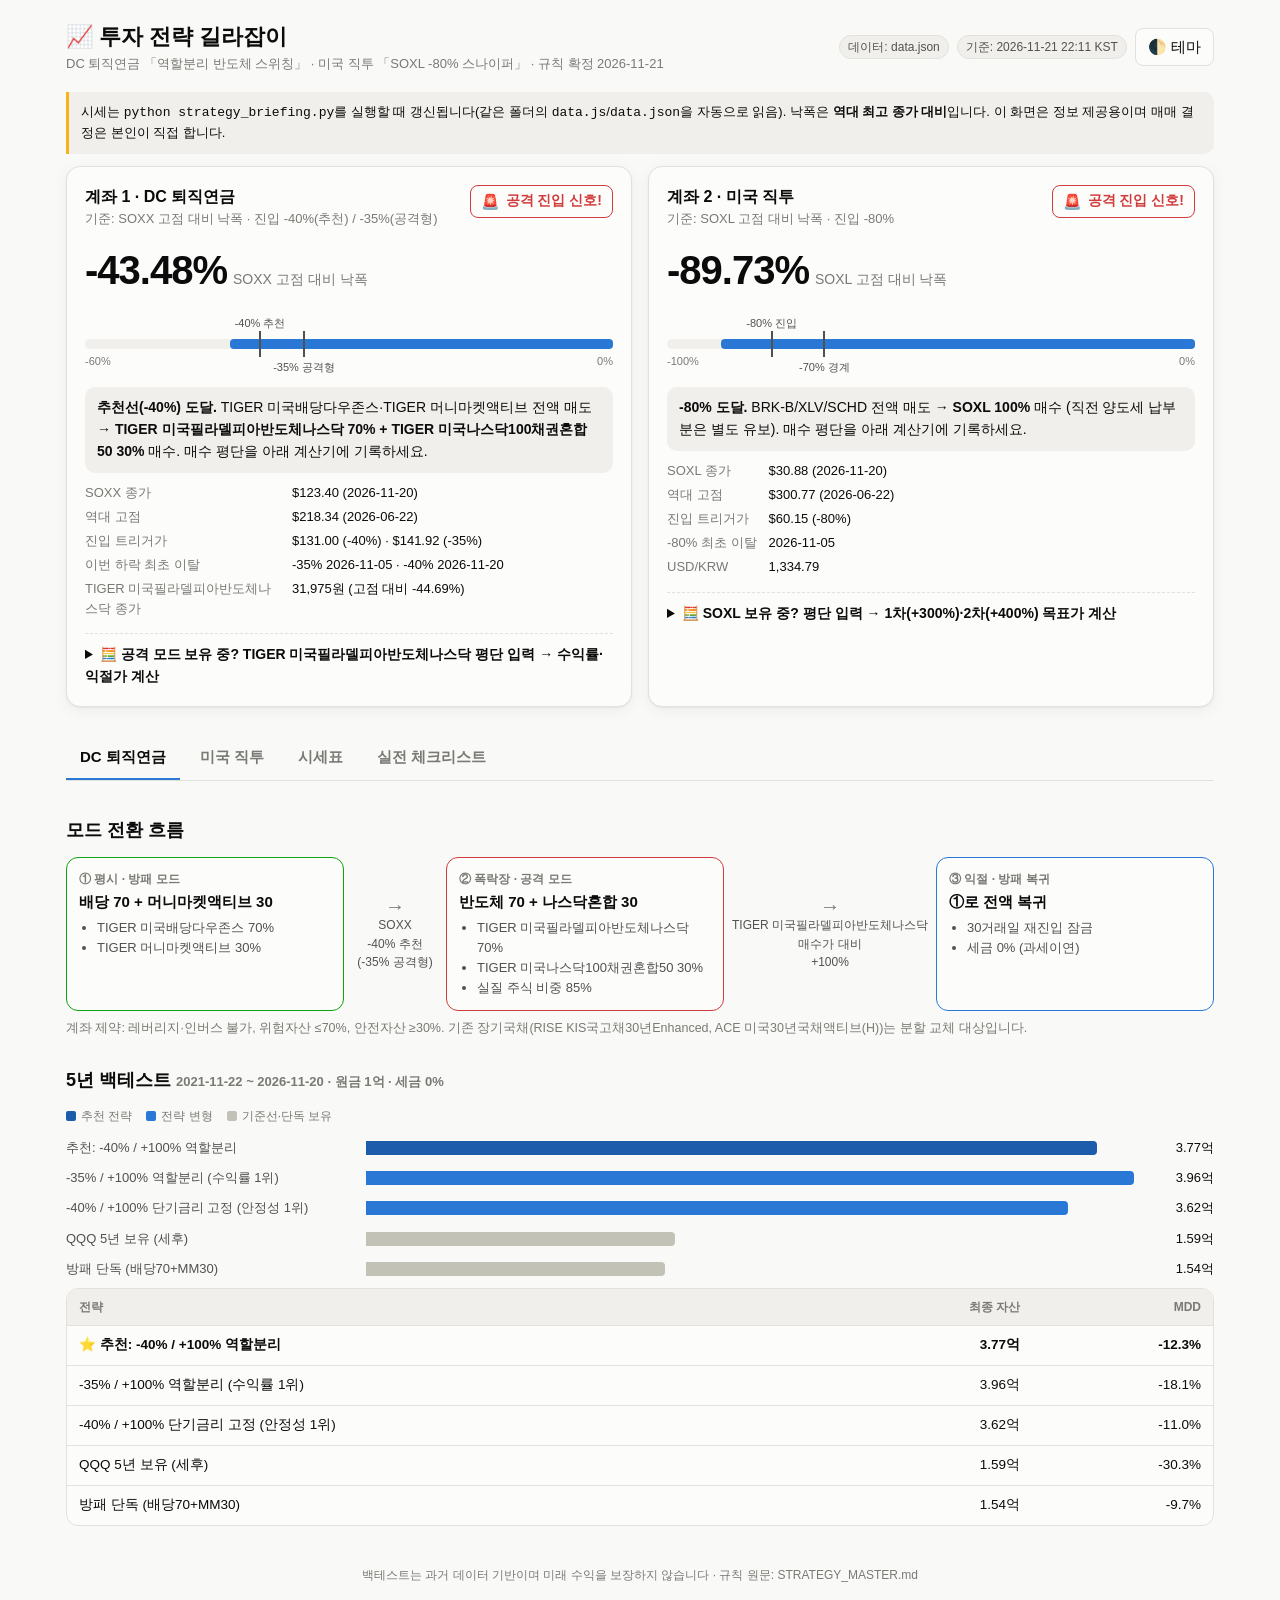
==== strategy/index.html @ f97afafb "style: 전략 길라잡이 긴 상품명 라벨이 값과 겹치지 않게 KV 폭 조정" ====
<!DOCTYPE html>
<html lang="ko" data-theme="dark">
<head>
<meta charset="UTF-8">
<meta name="viewport" content="width=device-width, initial-scale=1">
<title>투자 전략 길라잡이 — DC 퇴직연금 · 미국 직투</title>
<style>
:root{
  --bg:#f9f9f7; --surface:#fcfcfb; --surface-2:#f0efec; --border:#e2e1dc;
  --ink:#0b0b0b; --ink-2:#52514e; --ink-3:#7a7974;
  --series:#2a78d6; --series-strong:#1c5cab; --muted-bar:#c3c2b7;
  --good:#0ca30c; --warning:#fab219; --serious:#ec835a; --critical:#d03b3b;
  --shadow:0 1px 2px rgba(0,0,0,.05),0 4px 16px rgba(0,0,0,.05);
}
[data-theme="dark"]{
  --bg:#0d0d0d; --surface:#1a1a19; --surface-2:#262624; --border:#383835;
  --ink:#f0efec; --ink-2:#c3c2b7; --ink-3:#8f8e87;
  --series:#3987e5; --series-strong:#86b6ef; --muted-bar:#52514e;
  --shadow:none;
}
*{box-sizing:border-box}
body{margin:0;background:var(--bg);color:var(--ink);font:15px/1.55 -apple-system,BlinkMacSystemFont,"Pretendard","Apple SD Gothic Neo","Malgun Gothic",sans-serif}
.wrap{max-width:1180px;margin:0 auto;padding:20px 16px 60px}
header{display:flex;flex-wrap:wrap;gap:12px;align-items:center;justify-content:space-between;margin-bottom:18px}
h1{font-size:22px;margin:0}
h2{font-size:18px;margin:28px 0 12px}
h3{font-size:15px;margin:18px 0 8px;color:var(--ink-2)}
.meta{color:var(--ink-3);font-size:13px}
.badge{display:inline-block;padding:2px 8px;border-radius:999px;font-size:12px;background:var(--surface-2);color:var(--ink-2);border:1px solid var(--border)}
button,.btn{font:inherit;cursor:pointer;border:1px solid var(--border);background:var(--surface);color:var(--ink);border-radius:8px;padding:6px 12px}
button:hover{border-color:var(--series)}
.grid2{display:grid;grid-template-columns:repeat(auto-fit,minmax(min(340px,100%),1fr));gap:16px}
.grid2>*{min-width:0}
.kv dd{overflow-wrap:anywhere}
.card{background:var(--surface);border:1px solid var(--border);border-radius:14px;padding:18px;box-shadow:var(--shadow)}
.card-h{display:flex;justify-content:space-between;align-items:flex-start;gap:8px}
.card-title{font-weight:700;font-size:16px}
.sub{color:var(--ink-3);font-size:13px}
.status{white-space:nowrap;flex-shrink:0;display:inline-flex;align-items:center;gap:6px;font-weight:700;padding:4px 10px;border-radius:8px;font-size:14px;border:1.5px solid}
.status .ic{font-size:15px}
.st-shield{color:var(--good);border-color:var(--good)}
.st-watch{color:var(--warning);border-color:var(--warning)}
.st-attack{color:var(--critical);border-color:var(--critical)}
.st-tp{color:var(--series);border-color:var(--series)}
.hero{font-size:40px;font-weight:800;letter-spacing:-1px;margin:10px 0 0;font-variant-numeric:tabular-nums}
.hero small{font-size:14px;font-weight:500;color:var(--ink-3);letter-spacing:0;margin-left:6px}
/* drawdown gauge */
.gauge{position:relative;height:34px;margin:26px 0 26px}
.gauge .track{position:absolute;top:12px;left:0;right:0;height:10px;border-radius:5px;background:var(--surface-2)}
.gauge .fill{position:absolute;top:12px;right:0;height:10px;border-radius:4px;background:var(--series)}
.gauge .tick{position:absolute;top:4px;width:2px;height:26px;background:var(--ink-2)}
.gauge .tick span{position:absolute;top:28px;left:50%;transform:translateX(-50%);font-size:11px;color:var(--ink-2);white-space:nowrap}
.gauge .tick.up span{top:-16px}
.gauge .axis{position:absolute;top:26px;font-size:11px;color:var(--ink-3)}
.action{background:var(--surface-2);border-radius:10px;padding:10px 12px;font-size:14px;margin-top:6px}
.kv{display:grid;grid-template-columns:auto 1fr;gap:4px 12px;font-size:13px;margin-top:10px}
.kv dt{color:var(--ink-3);max-width:15em;overflow-wrap:anywhere} .kv dd{margin:0;font-variant-numeric:tabular-nums}
details.calc{margin-top:14px;border-top:1px dashed var(--border);padding-top:10px}
details.calc summary{cursor:pointer;font-weight:600;font-size:14px}
.form{display:grid;grid-template-columns:repeat(auto-fit,minmax(140px,1fr));gap:10px;margin-top:10px}
.form label{font-size:12px;color:var(--ink-3);display:flex;flex-direction:column;gap:4px}
input[type=number]{font:inherit;padding:7px 9px;border-radius:8px;border:1px solid var(--border);background:var(--bg);color:var(--ink);width:100%}
.calc-out{margin-top:10px;display:grid;grid-template-columns:repeat(auto-fit,minmax(130px,1fr));gap:8px}
.mini{background:var(--surface-2);border-radius:10px;padding:8px 10px}
.mini .l{font-size:11px;color:var(--ink-3)} .mini .v{font-weight:700;font-variant-numeric:tabular-nums}
.pos{color:var(--good)} .neg{color:var(--critical)}
/* tabs */
.tabs{display:flex;gap:6px;flex-wrap:wrap;margin:28px 0 0;border-bottom:1px solid var(--border)}
.tab{border:none;border-bottom:2px solid transparent;border-radius:0;background:none;padding:10px 14px;color:var(--ink-3);font-weight:600}
.tab.active{color:var(--ink);border-bottom-color:var(--series)}
.panel{display:none;padding-top:8px} .panel.active{display:block}
/* flow */
.flow{display:flex;flex-wrap:wrap;align-items:stretch;gap:8px;margin:8px 0}
.node{flex:1 1 170px;background:var(--surface);border:1.5px solid var(--border);border-radius:12px;padding:12px}
.node.shield{border-color:var(--good)} .node.attack{border-color:var(--critical)} .node.tp{border-color:var(--series)}
.node .nt{font-size:12px;color:var(--ink-3);font-weight:600}
.node .nb{font-weight:700;margin:2px 0}
.node ul{margin:4px 0 0;padding-left:18px;font-size:13px;color:var(--ink-2)}
.arrow{display:flex;flex-direction:column;align-items:center;justify-content:center;min-width:86px;font-size:12px;color:var(--ink-2);text-align:center}
.arrow.wide{min-width:150px}
.arrow b{font-size:20px;color:var(--ink-3);line-height:1}
@media (max-width:720px){.flow{flex-direction:column}.arrow{min-width:0;flex-direction:row;gap:8px}.arrow b{transform:rotate(90deg)}}
/* tables */
.tbl-wrap{overflow-x:auto;border:1px solid var(--border);border-radius:12px;background:var(--surface)}
table{border-collapse:collapse;width:100%;font-size:13.5px}
th,td{padding:9px 12px;text-align:left;border-bottom:1px solid var(--border);white-space:nowrap}
th{color:var(--ink-3);font-weight:600;font-size:12px;background:var(--surface-2)}
td.num,th.num{text-align:right;font-variant-numeric:tabular-nums}
td.prod{white-space:normal;min-width:150px;max-width:240px;line-height:1.35}
td.tk{color:var(--ink-3);font-size:12px}
tr.hl td{font-weight:700}
tr:last-child td{border-bottom:none}
/* bar chart (single series) */
.bars{margin:6px 0 4px}
.bar-row{display:grid;grid-template-columns:minmax(120px,290px) 1fr 70px;align-items:center;gap:10px;padding:5px 0;position:relative}
.bar-row .lbl{font-size:13px;color:var(--ink-2);overflow:hidden;text-overflow:ellipsis;white-space:nowrap}
.bar-row .barbox{height:14px;position:relative}
.bar-row .bar{height:14px;border-radius:0 4px 4px 0;background:var(--series)}
.bar-row .bar.ref{background:var(--muted-bar)}
.bar-row .bar.best{background:var(--series-strong)}
.bar-row .val{font-size:13px;text-align:right;font-variant-numeric:tabular-nums;color:var(--ink)}
.bar-row:hover .bar{filter:brightness(1.15)}
.legend{display:flex;gap:14px;font-size:12px;color:var(--ink-3);margin:2px 0 8px}
.legend i{display:inline-block;width:10px;height:10px;border-radius:2px;margin-right:5px;vertical-align:-1px}
#tip{position:fixed;pointer-events:none;background:var(--surface);color:var(--ink);border:1px solid var(--border);border-radius:8px;padding:6px 9px;font-size:12px;box-shadow:0 4px 18px rgba(0,0,0,.18);display:none;z-index:9;max-width:280px}
/* checklist */
.ck-group{margin-bottom:14px}
.ck-group h3{display:flex;justify-content:space-between}
.ck{display:flex;gap:10px;align-items:flex-start;padding:7px 4px;border-bottom:1px dashed var(--border);font-size:14px}
.ck input{margin-top:4px;width:16px;height:16px;accent-color:var(--series)}
.ck.done span{color:var(--ink-3);text-decoration:line-through}
.note{font-size:12.5px;color:var(--ink-3);margin-top:8px}
.warnbox{border-left:3px solid var(--warning);background:var(--surface-2);padding:10px 12px;border-radius:0 10px 10px 0;font-size:13px;margin:12px 0}
footer{margin-top:40px;color:var(--ink-3);font-size:12px;text-align:center}
</style>
</head>
<body>
<div class="wrap">
  <header>
    <div>
      <h1>📈 투자 전략 길라잡이</h1>
      <div class="meta">DC 퇴직연금 「역할분리 반도체 스위칭」 · 미국 직투 「SOXL -80% 스나이퍼」 · 규칙 확정 2026-11-21</div>
    </div>
    <div style="display:flex;gap:8px;align-items:center;flex-wrap:wrap">
      <span class="badge" id="srcBadge">데이터: —</span>
      <span class="badge" id="asof">기준: —</span>
      <button id="themeBtn" aria-label="테마 전환">🌓 테마</button>
    </div>
  </header>

  <div class="warnbox">시세는 <code>python strategy_briefing.py</code>를 실행할 때 갱신됩니다(같은 폴더의 <code>data.js</code>/<code>data.json</code>을 자동으로 읽음). 낙폭은 <b>역대 최고 종가 대비</b>입니다. 이 화면은 정보 제공용이며 매매 결정은 본인이 직접 합니다.</div>

  <!-- ───── 요약 카드 ───── -->
  <div class="grid2">
    <section class="card" id="cardDC">
      <div class="card-h">
        <div><div class="card-title">계좌 1 · DC 퇴직연금</div><div class="sub">기준: SOXX 고점 대비 낙폭 · 진입 -40%(추천) / -35%(공격형)</div></div>
        <span class="status" id="dcStatus">—</span>
      </div>
      <div class="hero" id="dcDD">—<small>SOXX 낙폭</small></div>
      <div class="gauge" id="dcGauge"></div>
      <div class="action" id="dcAction">—</div>
      <dl class="kv" id="dcKV"></dl>
      <details class="calc" id="dcCalc">
        <summary>🧮 공격 모드 보유 중? TIGER 미국필라델피아반도체나스닥 평단 입력 → 수익률·익절가 계산</summary>
        <div class="form">
          <label>TIGER 미국필라델피아반도체나스닥 평단(원)<input type="number" id="dcEntry" min="0" step="5" placeholder="예: 31975"></label>
          <label>TIGER 미국필라델피아반도체나스닥 현재가(원)<input type="number" id="dcCur" min="0" step="5"></label>
          <label>DC 평가금액(원, 선택)<input type="number" id="dcAmt" min="0" step="10000" placeholder="예: 100000000"></label>
        </div>
        <div class="calc-out" id="dcOut"></div>
        <div class="note">평단을 입력하면 위 상태 카드가 「익절 대기 / 익절 실행」으로 바뀝니다. 입력값은 이 브라우저에만 저장됩니다. 비우면 방패 모드로 돌아갑니다.</div>
      </details>
    </section>

    <section class="card" id="cardUS">
      <div class="card-h">
        <div><div class="card-title">계좌 2 · 미국 직투</div><div class="sub">기준: SOXL 고점 대비 낙폭 · 진입 -80%</div></div>
        <span class="status" id="usStatus">—</span>
      </div>
      <div class="hero" id="usDD">—<small>SOXL 낙폭</small></div>
      <div class="gauge" id="usGauge"></div>
      <div class="action" id="usAction">—</div>
      <dl class="kv" id="usKV"></dl>
      <details class="calc" id="usCalc">
        <summary>🧮 SOXL 보유 중? 평단 입력 → 1차(+300%)·2차(+400%) 목표가 계산</summary>
        <div class="form">
          <label>SOXL 평단($)<input type="number" id="usEntry" min="0" step="0.01" placeholder="예: 30.88"></label>
          <label>SOXL 현재가($)<input type="number" id="usCur" min="0" step="0.01"></label>
          <label>보유 수량(주, 선택)<input type="number" id="usQty" min="0" step="1"></label>
          <label style="flex-direction:row;align-items:center;gap:6px;margin-top:18px"><input type="checkbox" id="usStage"> 1차(70%) 익절 완료</label>
        </div>
        <div class="calc-out" id="usOut"></div>
        <div class="note">수량을 넣으면 1차 매도 수량(70%)과 1/3씩 재매수 금액을 계산합니다. 양도세 22%(연 250만원 공제)는 별도 유보하세요.</div>
      </details>
    </section>
  </div>

  <!-- ───── 탭 ───── -->
  <nav class="tabs" role="tablist">
    <button class="tab active" data-tab="dc">DC 퇴직연금</button>
    <button class="tab" data-tab="us">미국 직투</button>
    <button class="tab" data-tab="px">시세표</button>
    <button class="tab" data-tab="ck">실전 체크리스트</button>
  </nav>

  <!-- DC -->
  <section class="panel active" id="p-dc">
    <h2>모드 전환 흐름</h2>
    <div class="flow">
      <div class="node shield"><div class="nt">① 평시 · 방패 모드</div><div class="nb">배당 70 + 머니마켓액티브 30</div>
        <ul><li>TIGER 미국배당다우존스 70%</li><li>TIGER 머니마켓액티브 30%</li></ul></div>
      <div class="arrow"><b>→</b>SOXX<br>-40% 추천<br>(-35% 공격형)</div>
      <div class="node attack"><div class="nt">② 폭락장 · 공격 모드</div><div class="nb">반도체 70 + 나스닥혼합 30</div>
        <ul><li>TIGER 미국필라델피아반도체나스닥 70%</li><li>TIGER 미국나스닥100채권혼합50 30%</li><li>실질 주식 비중 85%</li></ul></div>
      <div class="arrow wide"><b>→</b>TIGER 미국필라델피아반도체나스닥<br>매수가 대비<br>+100%</div>
      <div class="node tp"><div class="nt">③ 익절 · 방패 복귀</div><div class="nb">①로 전액 복귀</div>
        <ul><li>30거래일 재진입 잠금</li><li>세금 0% (과세이연)</li></ul></div>
    </div>
    <div class="note">계좌 제약: 레버리지·인버스 불가, 위험자산 ≤70%, 안전자산 ≥30%. 기존 장기국채(RISE KIS국고채30년Enhanced, ACE 미국30년국채액티브(H))는 분할 교체 대상입니다.</div>

    <h2>5년 백테스트 <span class="sub">2021-11-22 ~ 2026-11-20 · 원금 1억 · 세금 0%</span></h2>
    <div class="legend"><span><i style="background:var(--series-strong)"></i>추천 전략</span><span><i style="background:var(--series)"></i>전략 변형</span><span><i style="background:var(--muted-bar)"></i>기준선·단독 보유</span></div>
    <div class="bars" id="dcBars"></div>
    <div class="tbl-wrap"><table id="dcTable"></table></div>
  </section>

  <!-- US -->
  <section class="panel" id="p-us">
    <h2>매뉴얼 흐름</h2>
    <div class="flow">
      <div class="node shield"><div class="nt">① 평시 · 방패</div><div class="nb">BRK-B · XLV · SCHD 각 1/3</div>
        <ul><li>BRK-B: 무배당이라 배당세 0</li><li>XLV: 경기방어 헬스케어</li><li>SCHD: 배당 성장</li></ul></div>
      <div class="arrow"><b>→</b>SOXL<br>고점 대비<br>-80%</div>
      <div class="node attack"><div class="nt">② 공격</div><div class="nb">SOXL 100%</div>
        <ul><li>방패 3종 전액 매도</li><li>직전 양도세 22% 몫은 현금 유보</li><li>신용·대출 0원</li></ul></div>
      <div class="arrow"><b>→</b>+300%<br>(평단×4)</div>
      <div class="node tp"><div class="nt">③ 1차 익절</div><div class="nb">SOXL 70% 매도</div>
        <ul><li>매도대금 → BRK-B·XLV·SCHD 1/3씩</li></ul></div>
      <div class="arrow"><b>→</b>+400%<br>(평단×5)</div>
      <div class="node tp"><div class="nt">④ 2차 익절</div><div class="nb">잔여 30% 매도</div>
        <ul><li>1/3씩 방패 매수 → ①</li><li>60거래일 재진입 잠금</li></ul></div>
    </div>
    <div class="note">ISA는 해외 ETF 직접 매수가 불가하므로 일반 해외주식 계좌에서 운용합니다. 배당세 15.4%, 해외주식 양도세 22%(연 250만원 기본공제, 다음 해 5월 신고).</div>

    <h2>방패 6종 비교 <span class="sub">2021-01-04 ~ 2026-11-20 · 원금 1.5억 · 세후(청산 기준)</span></h2>
    <div class="legend"><span><i style="background:var(--series-strong)"></i>채택 방패</span><span><i style="background:var(--series)"></i>비교 방패</span><span><i style="background:var(--muted-bar)"></i>기준선</span></div>
    <div class="bars" id="usBars"></div>
    <div class="tbl-wrap"><table id="usTable"></table></div>
    <div class="warnbox">SOXL 공격 구간을 포함한 전략 전체 세후 MDD는 6종 모두 <b>-65.5%</b>입니다. 성과는 SOXL 폭락·반등 사이클에 크게 의존하므로 하락이 길어지면 결과가 크게 달라질 수 있습니다.</div>
  </section>

  <!-- Prices -->
  <section class="panel" id="p-px">
    <h2>종목별 시세 · 고점 대비 낙폭</h2>
    <div class="tbl-wrap"><table id="pxTable"></table></div>
    <div class="note">DD = 종가 / 고점 − 1. 「역대」는 상장 이후 최고 종가(분할 반영, 배당 미반영), 「52주」는 최근 1년 최고 종가 기준입니다.</div>
  </section>

  <!-- Checklist -->
  <section class="panel" id="p-ck">
    <h2>실전 행동 체크리스트 <button id="ckReset" style="font-size:12px;margin-left:8px">전체 초기화</button></h2>
    <div class="grid2">
      <div class="card" id="ckDC"></div>
      <div class="card" id="ckUS"></div>
    </div>
    <div class="note">체크 상태는 이 브라우저(localStorage)에 저장됩니다.</div>
  </section>

  <footer>백테스트는 과거 데이터 기반이며 미래 수익을 보장하지 않습니다 · 규칙 원문: STRATEGY_MASTER.md</footer>
</div>
<div id="tip"></div>

<!-- 최신 시세: strategy_briefing.py가 만든 data.js (file:// 에서도 동작). 없으면 아래 내장 기본값 사용 -->
<script src="data.js" onerror="void 0"></script>
<script>
"use strict";
/* ───────────── 내장 기본값 (2026-11-20 종가 실측치) ───────────── */
const DEFAULT_DATA = {"generated_at":"2026-11-21T22:11:51+09:00","generated_at_kst":"2026-11-21 22:11 KST","rules":{"dc":{"entry_sniper":-40.0,"entry_aggr":-35.0,"take_profit":100.0,"lock_days":30},"us":{"entry":-80.0,"tp1":300.0,"tp1_sell_ratio":0.7,"tp2":400.0,"tp2_sell_ratio":0.3,"lock_days":60}},"tickers":{"SOXX":{"name":"iShares Semiconductor ETF","ccy":"USD","role":"DC 진입 기준 지표","symbol":"SOXX","date":"2026-11-20","close":123.4,"chg_1d_pct":-10.55,"high_52w":218.3367,"high_52w_date":"2026-06-22","ath":218.3367,"ath_date":"2026-06-22","dd_ath_pct":-43.48,"dd_52w_pct":-43.48,"history_start":"2001-07-13","first_cross":{"-30":"2026-11-02","-35":"2026-11-05","-40":"2026-11-20","-70":null,"-80":null}},"SOXL":{"name":"Direxion Semi Bull 3X","ccy":"USD","role":"직투 공격 자산 / 진입 지표","symbol":"SOXL","date":"2026-11-20","close":30.88,"chg_1d_pct":-31.83,"high_52w":300.77,"high_52w_date":"2026-06-22","ath":300.77,"ath_date":"2026-06-22","dd_ath_pct":-89.73,"dd_52w_pct":-89.73,"history_start":"2010-03-11","first_cross":{"-30":"2026-07-02","-35":"2026-07-02","-40":"2026-07-07","-70":"2026-10-22","-80":"2026-11-05"}},"TQQQ":{"name":"ProShares UltraPro QQQ","ccy":"USD","role":"참고 지표","symbol":"TQQQ","date":"2026-11-20","close":41.2,"chg_1d_pct":-15.94,"high_52w":87.22,"high_52w_date":"2026-06-02","ath":87.22,"ath_date":"2026-06-02","dd_ath_pct":-52.76,"dd_52w_pct":-52.76,"history_start":"2010-02-11","first_cross":{"-30":"2026-07-29","-35":"2026-11-05","-40":"2026-11-05","-70":null,"-80":null}},"381180.KS":{"name":"TIGER 미국필라델피아반도체나스닥","ccy":"KRW","role":"DC 공격 위험자산 70%","symbol":"381180.KS","date":"2026-11-20","close":31975.0,"chg_1d_pct":-6.94,"high_52w":57815.0,"high_52w_date":"2026-06-22","ath":57815.0,"ath_date":"2026-06-22","dd_ath_pct":-44.69,"dd_52w_pct":-44.69,"history_start":"2021-04-09","first_cross":{"-30":"2026-07-30","-35":"2026-10-26","-40":"2026-11-06","-70":null,"-80":null}},"458730.KS":{"name":"TIGER 미국배당다우존스","ccy":"KRW","role":"DC 방패 위험자산 70%","symbol":"458730.KS","date":"2026-11-20","close":14505.0,"chg_1d_pct":-0.82,"high_52w":15880.0,"high_52w_date":"2026-06-05","ath":15880.0,"ath_date":"2026-06-05","dd_ath_pct":-8.66,"dd_52w_pct":-8.66,"history_start":"2023-06-20","first_cross":{"-30":null,"-35":null,"-40":null,"-70":null,"-80":null}},"435420.KS":{"name":"TIGER 미국나스닥100채권혼합50","ccy":"KRW","role":"DC 공격 안전자산 30%","symbol":"435420.KS","date":"2026-11-20","close":13210.0,"chg_1d_pct":-1.71,"high_52w":15090.0,"high_52w_date":"2026-07-01","ath":15090.0,"ath_date":"2026-07-01","dd_ath_pct":-12.46,"dd_52w_pct":-12.46,"history_start":"2022-07-06","first_cross":{"-30":null,"-35":null,"-40":null,"-70":null,"-80":null}},"BRK-B":{"name":"Berkshire Hathaway B","ccy":"USD","role":"직투 방패 1/3","symbol":"BRK-B","date":"2026-11-20","close":570.0,"chg_1d_pct":-0.36,"high_52w":592.94,"high_52w_date":"2026-11-13","ath":592.94,"ath_date":"2026-11-13","dd_ath_pct":-3.87,"dd_52w_pct":-3.87,"history_start":"1996-05-09","first_cross":{"-30":null,"-35":null,"-40":null,"-70":null,"-80":null}},"XLV":{"name":"Health Care Select SPDR","ccy":"USD","role":"직투 방패 1/3","symbol":"XLV","date":"2026-11-20","close":177.24,"chg_1d_pct":-0.12,"high_52w":189.66,"high_52w_date":"2026-11-04","ath":189.66,"ath_date":"2026-11-04","dd_ath_pct":-6.55,"dd_52w_pct":-6.55,"history_start":"1998-12-22","first_cross":{"-30":null,"-35":null,"-40":null,"-70":null,"-80":null}},"SCHD":{"name":"Schwab US Dividend Equity","ccy":"USD","role":"직투 방패 1/3","symbol":"SCHD","date":"2026-11-20","close":33.94,"chg_1d_pct":-0.76,"high_52w":36.21,"high_52w_date":"2026-11-04","ath":36.21,"ath_date":"2026-11-04","dd_ath_pct":-6.27,"dd_52w_pct":-6.27,"history_start":"2011-10-20","first_cross":{"-30":null,"-35":null,"-40":null,"-70":null,"-80":null}},"KRW=X":{"name":"USD/KRW 환율","ccy":"KRW","role":"환율","symbol":"KRW=X","date":"2026-11-20","close":1334.79,"chg_1d_pct":0.33,"high_52w":1554.48,"high_52w_date":"2026-06-08","ath":1571.4,"ath_date":"2009-03-02","dd_ath_pct":-15.06,"dd_52w_pct":-14.13,"history_start":"2003-12-01","first_cross":{"-30":"2010-04-26","-35":"2014-05-19","-40":null,"-70":null,"-80":null}}},"signals":{"dc":{"account":"DC 퇴직연금","indicator":"SOXX 전고점 대비 낙폭","dd_pct":-43.48,"gap_to_sniper_pct":-3.48,"gap_to_aggr_pct":-8.48,"soxx_trigger_sniper":131.0,"soxx_trigger_aggr":141.92,"mode":"방패","first_cross_sniper":"2026-11-20","first_cross_aggr":"2026-11-05","status":"[공격 진입 신호!]","level":"추천 스나이퍼선(-40%) 도달","action":"TIGER 미국배당다우존스·TIGER 머니마켓액티브 전액 매도 → TIGER 미국필라델피아반도체나스닥 70% + TIGER 미국나스닥100채권혼합50 30% 매수"},"us":{"account":"미국 직투","indicator":"SOXL 전고점 대비 낙폭","dd_pct":-89.73,"gap_to_entry_pct":-9.73,"soxl_trigger_price":60.15,"mode":"방패","first_cross_entry":"2026-11-05","status":"[공격 진입 신호!]","level":"-80% 도달","action":"BRK-B/XLV/SCHD 전액 매도 → SOXL 100% 매수 (직전 양도세 납부분 별도 유보)"}}};

/* ───────────── 상품명 (숫자 티커 대신 화면에 표기) ───────────── */
const NAME = {
  semi:"TIGER 미국필라델피아반도체나스닥",
  div :"TIGER 미국배당다우존스",
  mix :"TIGER 미국나스닥100채권혼합50",
  mm  :"TIGER 머니마켓액티브",
  ndx :"TIGER 미국나스닥100"
};

/* ───────────── 확정 규칙 ───────────── */
const RULES = {
  dc:{entrySniper:-40, entryAggr:-35, tp:100, lock:30},
  us:{entry:-80, tp1:300, tp1Ratio:0.7, tp2:400, tp2Ratio:0.3, lock:60}
};
const BT_DC = [
  {name:"추천: -40% / +100% 역할분리", v:3.77, mdd:-12.3, kind:"best"},
  {name:"-35% / +100% 역할분리 (수익률 1위)", v:3.96, mdd:-18.1, kind:"var"},
  {name:"-40% / +100% 단기금리 고정 (안정성 1위)", v:3.62, mdd:-11.0, kind:"var"},
  {name:"QQQ 5년 보유 (세후)", v:1.59, mdd:-30.3, kind:"ref"},
  {name:"방패 단독 (배당70+MM30)", v:1.54, mdd:-9.7, kind:"ref"}
];
const BT_US = [
  {name:"우량 저변동: BRK-B+XLV+SCHD", v:24.74, cagr:61.1, mdd:-17.3, kind:"best"},
  {name:"올웨더: GLD+BRK-B+SGOV", v:22.54, cagr:58.6, mdd:null, kind:"var"},
  {name:"반반: SCHD+SGOV", v:21.69, cagr:57.6, mdd:null, kind:"var"},
  {name:"원조: O+MOAT+SCHD", v:21.60, cagr:57.5, mdd:-20.6, kind:"var"},
  {name:"커버드콜: JEPQ+JEPI+SCHD", v:20.23, cagr:55.7, mdd:null, kind:"var"},
  {name:"달러 파킹: SGOV", v:17.96, cagr:52.6, mdd:null, kind:"var"},
  {name:"QQQ 단순 보유 (세후)", v:3.26, cagr:14.2, mdd:-30.4, kind:"ref"}
];
const CHECK = {
  dc:[
    {g:"평시 · 방패", items:["TIGER 미국배당다우존스 70% / TIGER 머니마켓액티브 30% 비중 확인 (월 1회)","장기국채 2종 잔량 → TIGER 머니마켓액티브로 분할 교체","브리핑으로 SOXX 낙폭 확인 (주 1회, -30% 이하면 매일)"]},
    {g:"진입 · 공격 전환", items:["SOXX 종가 -40%(추천) / -35%(공격형) 도달 확인","마지막 익절 후 30거래일 경과 확인","TIGER 미국배당다우존스·TIGER 머니마켓액티브 전액 매도 (결제일 확인)","TIGER 미국필라델피아반도체나스닥 70% + TIGER 미국나스닥100채권혼합50 30% 매수","TIGER 미국필라델피아반도체나스닥 평단 기록 → 익절가 = 평단 × 2"]},
    {g:"익절 · 방패 복귀", items:["TIGER 미국필라델피아반도체나스닥 ≥ 평단 × 2 확인","TIGER 미국필라델피아반도체나스닥·TIGER 미국나스닥100채권혼합50 전액 매도 → TIGER 미국배당다우존스 70% + TIGER 머니마켓액티브 30%","익절일 기록 → 30거래일 잠금 시작"]}
  ],
  us:[
    {g:"평시 · 방패", items:["BRK-B / XLV / SCHD 1/3 비중 확인 (분기 1회, ±5%p 이탈 시 리밸런싱)","직전 사이클 양도세 납부 예정액 별도 현금 유보 확인","SOXL 낙폭 확인 (-70% 이하면 매일)"]},
    {g:"진입 · SOXL 100%", items:["SOXL 종가 -80% 도달 확인","완전 익절 후 60거래일 경과 확인","방패 3종 전액 매도 (세금 유보분 제외)","SOXL 100% 매수 · 평단 기록","증권사 앱에 평단×4 / 평단×5 지정가 알림 설정"]},
    {g:"1차 익절 · +300%", items:["SOXL ≥ 평단 × 4 확인 → 보유 수량 70% 매도","세금 22% 예상분 유보 후 BRK-B/XLV/SCHD 1/3씩 매수"]},
    {g:"2차 익절 · +400%", items:["SOXL ≥ 평단 × 5 확인 → 잔여 30% 전량 매도","1/3씩 방패 매수 → 완전 익절일 기록 (60거래일 잠금)","다음 해 5월 해외주식 양도세 신고 메모"]}
  ]
};

/* ───────────── 유틸 ───────────── */
const $ = id => document.getElementById(id);
const LS = {
  get:(k,d)=>{try{const v=localStorage.getItem("sh_"+k);return v===null?d:JSON.parse(v)}catch(e){return d}},
  set:(k,v)=>{try{localStorage.setItem("sh_"+k,JSON.stringify(v))}catch(e){}}
};
const fmt = (v,d=2)=> (v===null||v===undefined||isNaN(v))?"—":Number(v).toLocaleString("ko-KR",{minimumFractionDigits:d,maximumFractionDigits:d});
const won = v => isNaN(v)||v===null?"—":Math.round(v).toLocaleString("ko-KR")+"원";
const usd = v => isNaN(v)||v===null?"—":"$"+fmt(v,2);
const pct = (v,d=2) => isNaN(v)||v===null?"—":(v>0?"+":"")+fmt(v,d)+"%";
const esc = s => String(s).replace(/[&<>"]/g,c=>({"&":"&amp;","<":"&lt;",">":"&gt;","\"":"&quot;"}[c]));

let DATA = null, SRC = "내장 기본값";
if (window.STRATEGY_DATA) { DATA = window.STRATEGY_DATA; SRC = "data.js"; }
else if (DEFAULT_DATA) { DATA = DEFAULT_DATA; }

/* ───────────── 테마 ───────────── */
(function(){
  const t = LS.get("theme", window.matchMedia && matchMedia("(prefers-color-scheme: light)").matches ? "light":"dark");
  document.documentElement.dataset.theme = t;
  $("themeBtn").onclick = ()=>{const n=document.documentElement.dataset.theme==="dark"?"light":"dark";document.documentElement.dataset.theme=n;LS.set("theme",n);};
})();

/* ───────────── 상태 렌더 ───────────── */
const STATUS = {
  shield:{cls:"st-shield",ic:"🛡️",txt:"방패 유지"},
  watch:{cls:"st-watch",ic:"⚠️",txt:"방패 유지 · 경계"},
  attack:{cls:"st-attack",ic:"🚨",txt:"공격 진입 신호!"},
  aggr:{cls:"st-watch",ic:"⚡",txt:"공격형선 도달"},
  wait:{cls:"st-tp",ic:"⏳",txt:"익절 대기"},
  sell:{cls:"st-attack",ic:"💰",txt:"익절 실행 신호!"},
  na:{cls:"st-watch",ic:"❔",txt:"데이터 없음"}
};
function setStatus(el,key,override){const s=STATUS[key];el.className="status "+s.cls;el.innerHTML=`<span class="ic">${s.ic}</span>${esc(override||s.txt)}`;}

function gauge(el, dd, min, ticks){
  const w = v => Math.min(100, Math.max(0, v/min*100));   // 0 → 오른쪽 끝, min → 왼쪽 끝
  let h = `<div class="track"></div><span class="axis" style="right:0">0%</span><span class="axis" style="left:0">${min}%</span>`;
  if (dd!==null && !isNaN(dd)) h += `<div class="fill" style="width:${w(dd)}%" title="현재 ${dd}%"></div>`;
  ticks.forEach((t,i)=>{ h += `<div class="tick${i%2?" up":""}" style="right:${w(t.v)}%"><span>${esc(t.l)}</span></div>`; });
  el.innerHTML = h;
}

function tk(sym){ return DATA && DATA.tickers ? DATA.tickers[sym] : null; }

function renderDC(){
  const s = tk("SOXX"), k = tk("381180.KS");
  const dd = s && !s.error ? s.dd_ath_pct : null;
  $("dcDD").innerHTML = (dd===null?"—":pct(dd))+"<small>SOXX 고점 대비 낙폭</small>";
  gauge($("dcGauge"), dd, -60, [{v:-35,l:"-35% 공격형"},{v:-40,l:"-40% 추천"}]);

  const entry = parseFloat($("dcEntry").value);
  const cur = parseFloat($("dcCur").value) || (k && !k.error ? k.close : NaN);
  const amt = parseFloat($("dcAmt").value);
  const R = RULES.dc;
  let kv = [];
  if (s && !s.error){
    kv.push(["SOXX 종가", usd(s.close)+` (${s.date})`],["역대 고점", usd(s.ath)+` (${s.ath_date})`],
            ["진입 트리거가", `${usd(s.ath*(1+R.entrySniper/100))} (-40%) · ${usd(s.ath*(1+R.entryAggr/100))} (-35%)`]);
    if (s.first_cross && s.first_cross["-35"]) kv.push(["이번 하락 최초 이탈", `-35% ${s.first_cross["-35"]} · -40% ${s.first_cross["-40"]||"미도달"}`]);
  }
  if (k && !k.error) kv.push([NAME.semi+" 종가", won(k.close)+` (고점 대비 ${pct(k.dd_ath_pct)})`]);

  if (entry>0){
    const ret = (cur/entry-1)*100, target = entry*(1+R.tp/100);
    if (ret >= R.tp){ setStatus($("dcStatus"),"sell"); $("dcAction").innerHTML = `<b>${NAME.semi}·${NAME.mix} 전량 매도 → ${NAME.div} 70% + ${NAME.mm} 30% 복귀.</b> 이후 ${R.lock}거래일 동안 재진입하지 않습니다.`; }
    else { setStatus($("dcStatus"),"wait"); $("dcAction").innerHTML = `공격 포지션 유지 · 익절 목표가 <b>${won(target)}</b> (현재 대비 ${pct((target/cur-1)*100,1)})`; }
    let out = [["현재 수익률",pct(ret),ret>=0?"pos":"neg"],["익절 목표가 (+100%)",won(target)],["목표까지",pct((target/cur-1)*100,1)]];
    if (amt>0){ out.push(["익절 시 위험 70%",won(amt*(1+ret/100)*0.7)],["안전 30%",won(amt*(1+ret/100)*0.3)]); }
    $("dcOut").innerHTML = out.map(o=>`<div class="mini"><div class="l">${o[0]}</div><div class="v ${o[2]||""}">${o[1]}</div></div>`).join("");
  } else {
    $("dcOut").innerHTML = amt>0 ? `<div class="mini"><div class="l">진입 시 ${NAME.semi} (70%)</div><div class="v">${won(amt*0.7)}</div></div><div class="mini"><div class="l">진입 시 ${NAME.mix} (30%)</div><div class="v">${won(amt*0.3)}</div></div>` : "";
    if (dd===null){ setStatus($("dcStatus"),"na"); $("dcAction").textContent="시세 데이터가 없습니다. strategy_briefing.py를 실행하세요."; }
    else if (dd <= R.entrySniper){ setStatus($("dcStatus"),"attack"); $("dcAction").innerHTML = `<b>추천선(-40%) 도달.</b> ${NAME.div}·${NAME.mm} 전액 매도 → <b>${NAME.semi} 70% + ${NAME.mix} 30%</b> 매수. 매수 평단을 아래 계산기에 기록하세요.`; }
    else if (dd <= R.entryAggr){ setStatus($("dcStatus"),"aggr","공격형선(-35%) 도달"); $("dcAction").innerHTML = `공격형이면 지금 진입하고, 스나이퍼형(추천)이면 <b>-40%</b>까지 기다립니다.`; }
    else if (dd <= -30){ setStatus($("dcStatus"),"watch"); $("dcAction").innerHTML = `진입선까지 ${fmt(dd-R.entryAggr,1)}%p 남았습니다. 낙폭을 매일 확인하세요.`; }
    else { setStatus($("dcStatus"),"shield"); $("dcAction").innerHTML = `${NAME.div} 70% + ${NAME.mm} 30% 유지 (진입선까지 ${fmt(dd-R.entryAggr,1)}%p).`; }
  }
  $("dcKV").innerHTML = kv.map(r=>`<dt>${r[0]}</dt><dd>${r[1]}</dd>`).join("");
}

function renderUS(){
  const s = tk("SOXL");
  const dd = s && !s.error ? s.dd_ath_pct : null;
  $("usDD").innerHTML = (dd===null?"—":pct(dd))+"<small>SOXL 고점 대비 낙폭</small>";
  gauge($("usGauge"), dd, -100, [{v:-70,l:"-70% 경계"},{v:-80,l:"-80% 진입"}]);
  const R = RULES.us;
  const entry = parseFloat($("usEntry").value);
  const cur = parseFloat($("usCur").value) || (s && !s.error ? s.close : NaN);
  const qty = parseFloat($("usQty").value);
  const stage1 = $("usStage").checked;
  let kv = [];
  if (s && !s.error){
    kv.push(["SOXL 종가", usd(s.close)+` (${s.date})`],["역대 고점", usd(s.ath)+` (${s.ath_date})`],["진입 트리거가", usd(s.ath*(1+R.entry/100))+" (-80%)"]);
    if (s.first_cross && s.first_cross["-80"]) kv.push(["-80% 최초 이탈", s.first_cross["-80"]]);
  }
  const fx = tk("KRW=X"); if (fx && !fx.error) kv.push(["USD/KRW", fmt(fx.close,2)]);

  if (entry>0){
    const ret=(cur/entry-1)*100, t1=entry*(1+R.tp1/100), t2=entry*(1+R.tp2/100);
    if (!stage1 && ret>=R.tp2){ setStatus($("usStatus"),"sell","1·2차 익절 동시 실행!"); $("usAction").innerHTML="<b>SOXL 전량 매도 → BRK-B/XLV/SCHD 1/3씩 매수</b>, 60거래일 잠금."; }
    else if (!stage1 && ret>=R.tp1){ setStatus($("usStatus"),"sell","1차 익절 실행 신호!"); $("usAction").innerHTML="<b>SOXL 70% 매도 → BRK-B/XLV/SCHD 1/3씩 매수</b> (양도세 22% 몫 유보)."; }
    else if (stage1 && ret>=R.tp2){ setStatus($("usStatus"),"sell","2차 익절 실행 신호!"); $("usAction").innerHTML=`<b>잔여 SOXL 30% 매도 → 1/3씩 방패 매수</b>, ${R.lock}거래일 재진입 잠금.`; }
    else { const nx=stage1?t2:t1; setStatus($("usStatus"),"wait"); $("usAction").innerHTML=`SOXL 보유 유지 · 다음 목표 ${stage1?"2차(+400%)":"1차(+300%)"} <b>${usd(nx)}</b> (현재 대비 ${pct((nx/cur-1)*100,1)})`; }
    let out=[["현재 수익률",pct(ret),ret>=0?"pos":"neg"],["1차 목표 (+300%)",usd(t1)],["2차 목표 (+400%)",usd(t2)]];
    if (qty>0){
      const q1=Math.floor(qty*R.tp1Ratio);
      if(!stage1){ out.push(["1차 매도 수량 (70%)",q1+"주"],["1차 후 잔여",(qty-q1)+"주"],["1차 매도대금 1/3씩",usd(q1*t1/3)]); }
      else { out.push(["2차 매도 수량 (전량)",qty+"주"],["2차 매도대금 1/3씩",usd(qty*t2/3)]); }
      out.push(["현재 평가금액",usd(qty*cur)]);
    }
    $("usOut").innerHTML=out.map(o=>`<div class="mini"><div class="l">${o[0]}</div><div class="v ${o[2]||""}">${o[1]}</div></div>`).join("");
  } else {
    $("usOut").innerHTML="";
    if (dd===null){ setStatus($("usStatus"),"na"); $("usAction").textContent="시세 데이터가 없습니다. strategy_briefing.py를 실행하세요."; }
    else if (dd<=R.entry){ setStatus($("usStatus"),"attack"); $("usAction").innerHTML="<b>-80% 도달.</b> BRK-B/XLV/SCHD 전액 매도 → <b>SOXL 100%</b> 매수 (직전 양도세 납부분은 별도 유보). 매수 평단을 아래 계산기에 기록하세요."; }
    else if (dd<=-70){ setStatus($("usStatus"),"watch"); $("usAction").innerHTML=`진입선까지 ${fmt(dd-R.entry,1)}%p 남았습니다. 낙폭을 매일 확인하세요.`; }
    else { setStatus($("usStatus"),"shield"); $("usAction").innerHTML=`BRK-B / XLV / SCHD 각 1/3 유지 (진입선까지 ${fmt(dd-R.entry,1)}%p).`; }
  }
  $("usKV").innerHTML = kv.map(r=>`<dt>${r[0]}</dt><dd>${r[1]}</dd>`).join("");
}

/* ───────────── 차트 & 표 ───────────── */
function bars(el, rows, unit, tipFn){
  const max = Math.max(...rows.map(r=>r.v));
  el.innerHTML = rows.map((r,i)=>`<div class="bar-row" data-i="${i}"><div class="lbl" title="${esc(r.name)}">${esc(r.name)}</div><div class="barbox"><div class="bar ${r.kind==="best"?"best":r.kind==="ref"?"ref":""}" style="width:${(r.v/max*100).toFixed(1)}%"></div></div><div class="val">${fmt(r.v,2)}${unit}</div></div>`).join("");
  const tip=$("tip");
  el.querySelectorAll(".bar-row").forEach(row=>{
    row.addEventListener("mousemove",e=>{tip.innerHTML=tipFn(rows[+row.dataset.i]);tip.style.display="block";tip.style.left=Math.min(e.clientX+14,innerWidth-290)+"px";tip.style.top=(e.clientY+14)+"px";});
    row.addEventListener("mouseleave",()=>tip.style.display="none");
  });
}
function renderBT(){
  bars($("dcBars"), BT_DC, "억", r=>`<b>${esc(r.name)}</b><br>최종 ${fmt(r.v,2)}억 · MDD ${fmt(r.mdd,1)}%`);
  $("dcTable").innerHTML = `<tr><th>전략</th><th class="num">최종 자산</th><th class="num">MDD</th></tr>`+
    BT_DC.map(r=>`<tr class="${r.kind==="best"?"hl":""}"><td>${r.kind==="best"?"⭐ ":""}${esc(r.name)}</td><td class="num">${fmt(r.v,2)}억</td><td class="num">${fmt(r.mdd,1)}%</td></tr>`).join("");
  bars($("usBars"), BT_US, "억", r=>`<b>${esc(r.name)}</b><br>세후 ${fmt(r.v,2)}억 · CAGR ${fmt(r.cagr,1)}%${r.mdd!==null?` · 방패 MDD ${fmt(r.mdd,1)}%`:""}`);
  $("usTable").innerHTML = `<tr><th>순위</th><th>방패 구성</th><th class="num">세후 최종</th><th class="num">세후 CAGR</th><th class="num">방패 MDD</th></tr>`+
    BT_US.map((r,i)=>`<tr class="${r.kind==="best"?"hl":""}"><td>${r.kind==="ref"?"기준":(i+1)+"위"}</td><td>${r.kind==="best"?"⭐ ":""}${esc(r.name)}</td><td class="num">${fmt(r.v,2)}억</td><td class="num">${fmt(r.cagr,1)}%</td><td class="num">${r.mdd===null?"—":fmt(r.mdd,1)+"%"}</td></tr>`).join("");
}
function renderPX(){
  if (!DATA){ $("pxTable").innerHTML="<tr><td>데이터 없음</td></tr>"; return; }
  let h=`<tr><th>상품명</th><th>티커</th><th>역할</th><th class="num">종가</th><th class="num">1일</th><th class="num">52주 고가</th><th class="num">역대 고가</th><th class="num">DD 역대</th><th class="num">DD 52주</th><th>기준일</th></tr>`;
  for (const [sym,d] of Object.entries(DATA.tickers)){
    const code = sym.replace(".KS","");
    const nm = d.name || code;
    if (d.error){ h+=`<tr><td class="prod">${esc(nm)}</td><td class="tk">${esc(code)}</td><td>${esc(d.role)}</td><td colspan="7">오류: ${esc(d.error)}</td></tr>`; continue; }
    const f = v => d.ccy==="KRW" && sym!=="KRW=X" ? won(v) : (sym==="KRW=X"? fmt(v,2) : usd(v));
    h+=`<tr><td class="prod"><b>${esc(nm)}</b></td><td class="tk">${esc(code)}</td><td class="sub">${esc(d.role)}</td><td class="num">${f(d.close)}</td><td class="num ${d.chg_1d_pct>=0?"pos":"neg"}">${pct(d.chg_1d_pct)}</td><td class="num">${f(d.high_52w)}</td><td class="num">${f(d.ath)} <span class="sub">${d.ath_date}</span></td><td class="num"><b>${pct(d.dd_ath_pct)}</b></td><td class="num">${pct(d.dd_52w_pct)}</td><td>${d.date}</td></tr>`;
  }
  $("pxTable").innerHTML=h;
}

/* ───────────── 체크리스트 ───────────── */
function renderCK(){
  const state = LS.get("checks", {});
  const build = (key, title) => `<div class="card-title" style="margin-bottom:6px">${title}</div>` + CHECK[key].map((grp,gi)=>{
    const done = grp.items.filter((_,ii)=>state[`${key}-${gi}-${ii}`]).length;
    return `<div class="ck-group"><h3><span>${esc(grp.g)}</span><span class="sub">${done}/${grp.items.length}</span></h3>`+
      grp.items.map((it,ii)=>{const id=`${key}-${gi}-${ii}`;const c=!!state[id];return `<label class="ck ${c?"done":""}"><input type="checkbox" data-id="${id}" ${c?"checked":""}><span>${esc(it)}</span></label>`;}).join("")+`</div>`;
  }).join("");
  $("ckDC").innerHTML = build("dc","계좌 1 · DC 퇴직연금");
  $("ckUS").innerHTML = build("us","계좌 2 · 미국 직투");
  document.querySelectorAll("#p-ck input[type=checkbox]").forEach(cb=>cb.onchange=()=>{const s=LS.get("checks",{});s[cb.dataset.id]=cb.checked;LS.set("checks",s);renderCK();});
}
$("ckReset").onclick=()=>{ if(confirm("체크리스트를 모두 초기화할까요?")){LS.set("checks",{});renderCK();} };

/* ───────────── 탭 ───────────── */
document.querySelectorAll(".tab").forEach(b=>b.onclick=()=>{
  document.querySelectorAll(".tab").forEach(x=>x.classList.toggle("active",x===b));
  document.querySelectorAll(".panel").forEach(p=>p.classList.toggle("active",p.id==="p-"+b.dataset.tab));
  LS.set("tab",b.dataset.tab);
});
const lastTab = LS.get("tab","dc"); const tb=document.querySelector(`.tab[data-tab="${lastTab}"]`); if(tb) tb.click();

/* ───────────── 계산기 입력 저장 ───────────── */
const INPUTS=["dcEntry","dcCur","dcAmt","usEntry","usCur","usQty"];
function bindInputs(){
  const saved = LS.get("inputs",{});
  INPUTS.forEach(id=>{ if(saved[id]!==undefined && saved[id]!=="") $(id).value=saved[id]; });
  $("usStage").checked = !!saved.usStage;
  if (saved.dcEntry) $("dcCalc").open = true;
  if (saved.usEntry) $("usCalc").open = true;
  const save=()=>{const s={};INPUTS.forEach(id=>s[id]=$(id).value);s.usStage=$("usStage").checked;LS.set("inputs",s);renderDC();renderUS();};
  [...INPUTS,"usStage"].forEach(id=>$(id).addEventListener("input",save));
}
function fillCurrentPlaceholders(){
  const k=tk("381180.KS"), s=tk("SOXL");
  if(k&&!k.error) $("dcCur").placeholder = k.close+" (자동)";
  if(s&&!s.error) $("usCur").placeholder = s.close+" (자동)";
}

function renderAll(){
  $("srcBadge").textContent = "데이터: "+SRC;
  $("asof").textContent = "기준: "+(DATA ? (DATA.generated_at_kst || DATA.generated_at) : "—");
  fillCurrentPlaceholders(); renderDC(); renderUS(); renderPX();
}

bindInputs(); renderBT(); renderCK(); renderAll();

/* http(s)로 열린 경우 data.json이 더 최신이면 교체 (file:// 에서는 data.js 사용) */
if (location.protocol.startsWith("http")){
  fetch("data.json",{cache:"no-store"}).then(r=>r.ok?r.json():null).then(j=>{
    if (j && (!DATA || j.generated_at >= (DATA.generated_at||""))){ DATA=j; SRC="data.json"; renderAll(); }
  }).catch(()=>{});
}
</script>
</body>
</html>
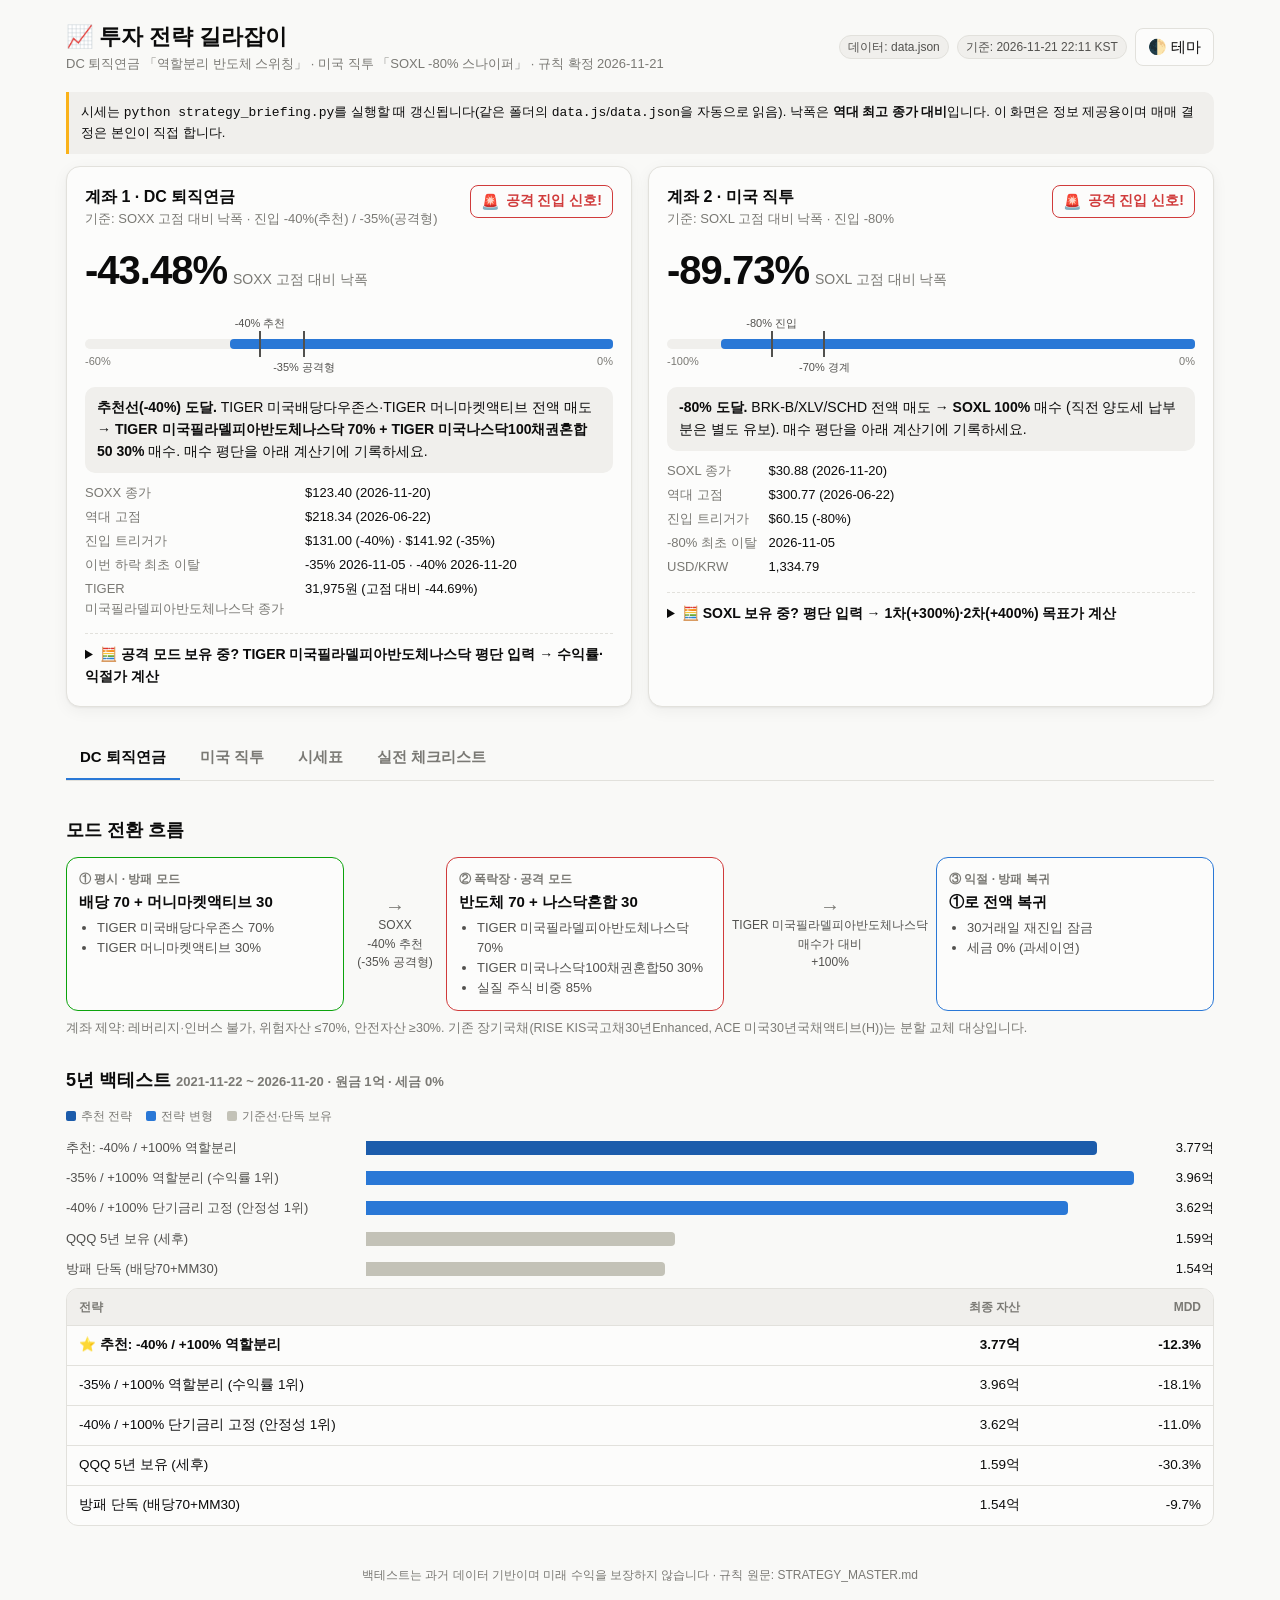
==== commit 88cc7da5: "style: 긴 상품명 라벨이 단어 중간에서 끊기지 않도록 keep-all 적용" ====
--- a/strategy/index.html
+++ b/strategy/index.html
@@ -54,7 +54,7 @@
 .gauge .axis{position:absolute;top:26px;font-size:11px;color:var(--ink-3)}
 .action{background:var(--surface-2);border-radius:10px;padding:10px 12px;font-size:14px;margin-top:6px}
 .kv{display:grid;grid-template-columns:auto 1fr;gap:4px 12px;font-size:13px;margin-top:10px}
-.kv dt{color:var(--ink-3);max-width:15em;overflow-wrap:anywhere} .kv dd{margin:0;font-variant-numeric:tabular-nums}
+.kv dt{color:var(--ink-3);max-width:16em;word-break:keep-all;overflow-wrap:break-word} .kv dd{margin:0;font-variant-numeric:tabular-nums}
 details.calc{margin-top:14px;border-top:1px dashed var(--border);padding-top:10px}
 details.calc summary{cursor:pointer;font-weight:600;font-size:14px}
 .form{display:grid;grid-template-columns:repeat(auto-fit,minmax(140px,1fr));gap:10px;margin-top:10px}
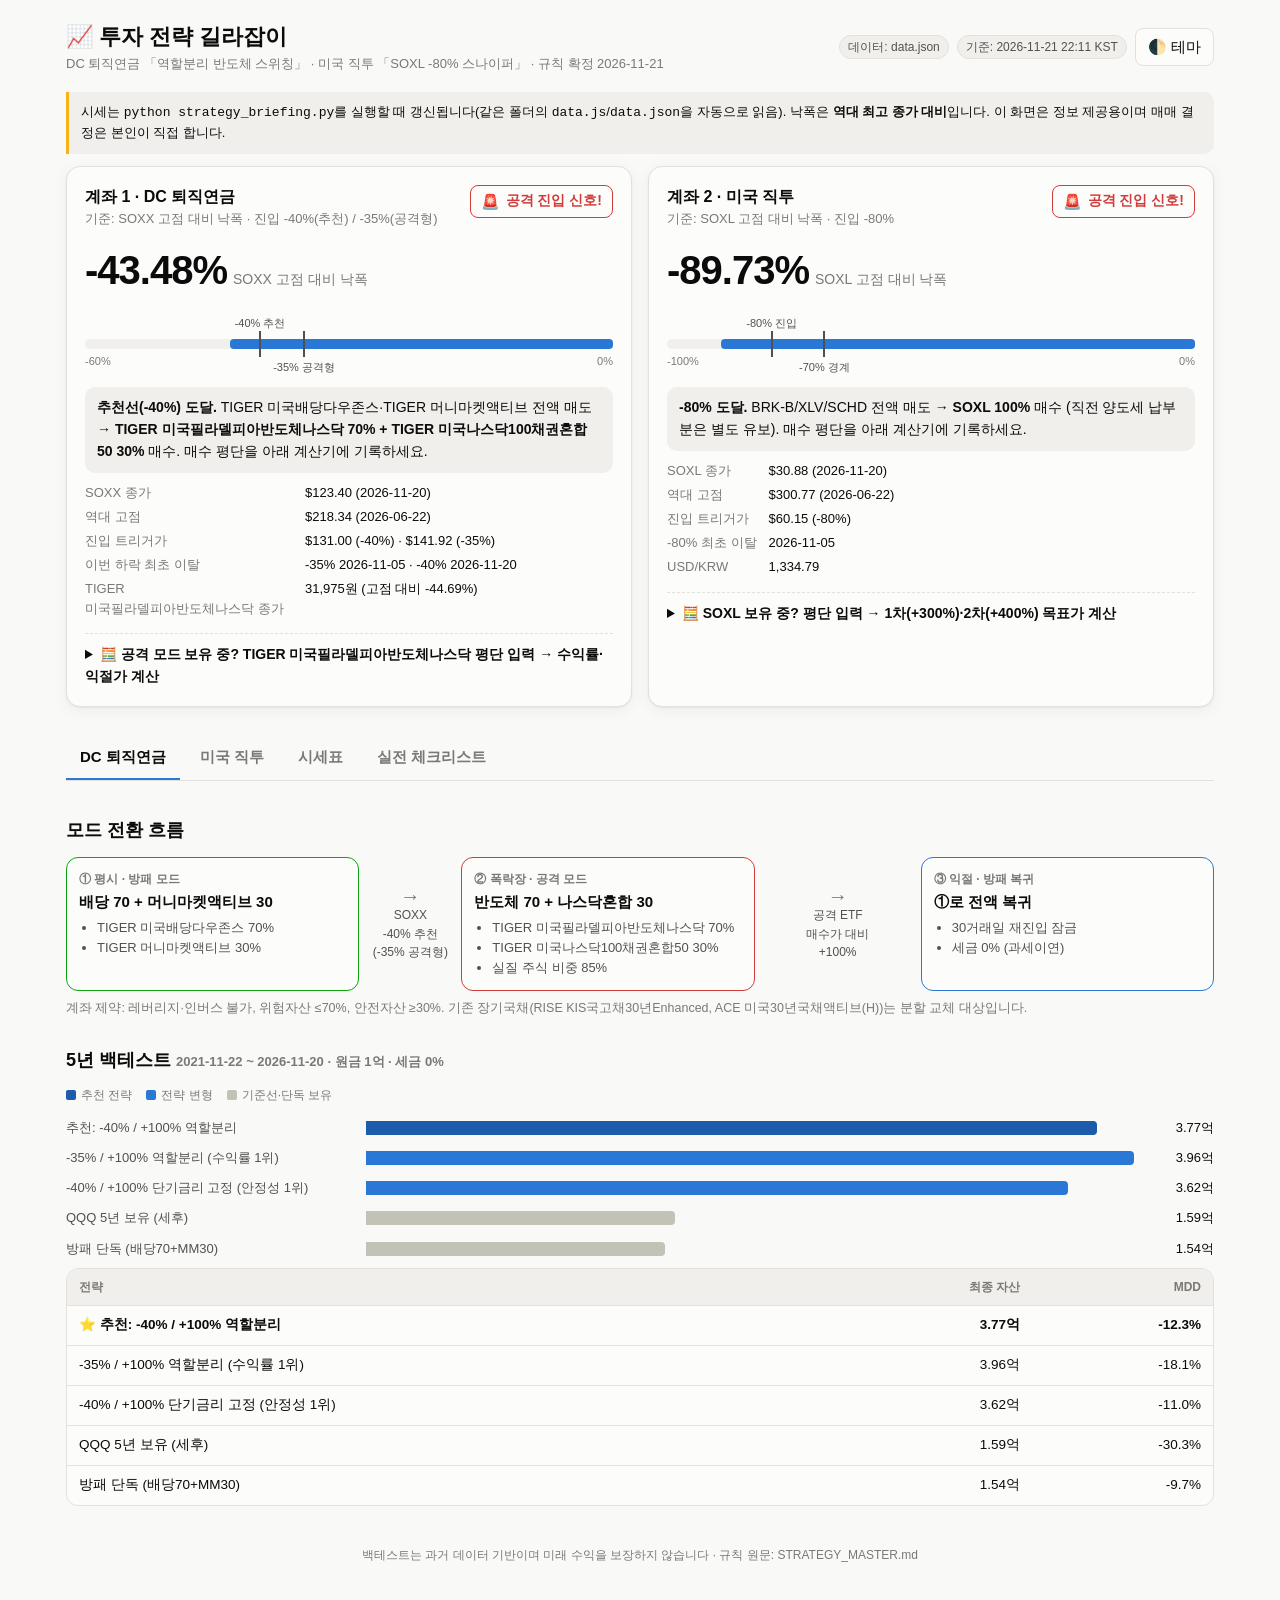
==== commit cfd357b6: "style: 흐름도 화살표 라벨을 짧게 정리해 긴 상품명 넘침 방지" ====
--- a/strategy/index.html
+++ b/strategy/index.html
@@ -193,7 +193,7 @@
       <div class="arrow"><b>→</b>SOXX<br>-40% 추천<br>(-35% 공격형)</div>
       <div class="node attack"><div class="nt">② 폭락장 · 공격 모드</div><div class="nb">반도체 70 + 나스닥혼합 30</div>
         <ul><li>TIGER 미국필라델피아반도체나스닥 70%</li><li>TIGER 미국나스닥100채권혼합50 30%</li><li>실질 주식 비중 85%</li></ul></div>
-      <div class="arrow wide"><b>→</b>TIGER 미국필라델피아반도체나스닥<br>매수가 대비<br>+100%</div>
+      <div class="arrow wide"><b>→</b>공격 ETF<br>매수가 대비<br>+100%</div>
       <div class="node tp"><div class="nt">③ 익절 · 방패 복귀</div><div class="nb">①로 전액 복귀</div>
         <ul><li>30거래일 재진입 잠금</li><li>세금 0% (과세이연)</li></ul></div>
     </div>
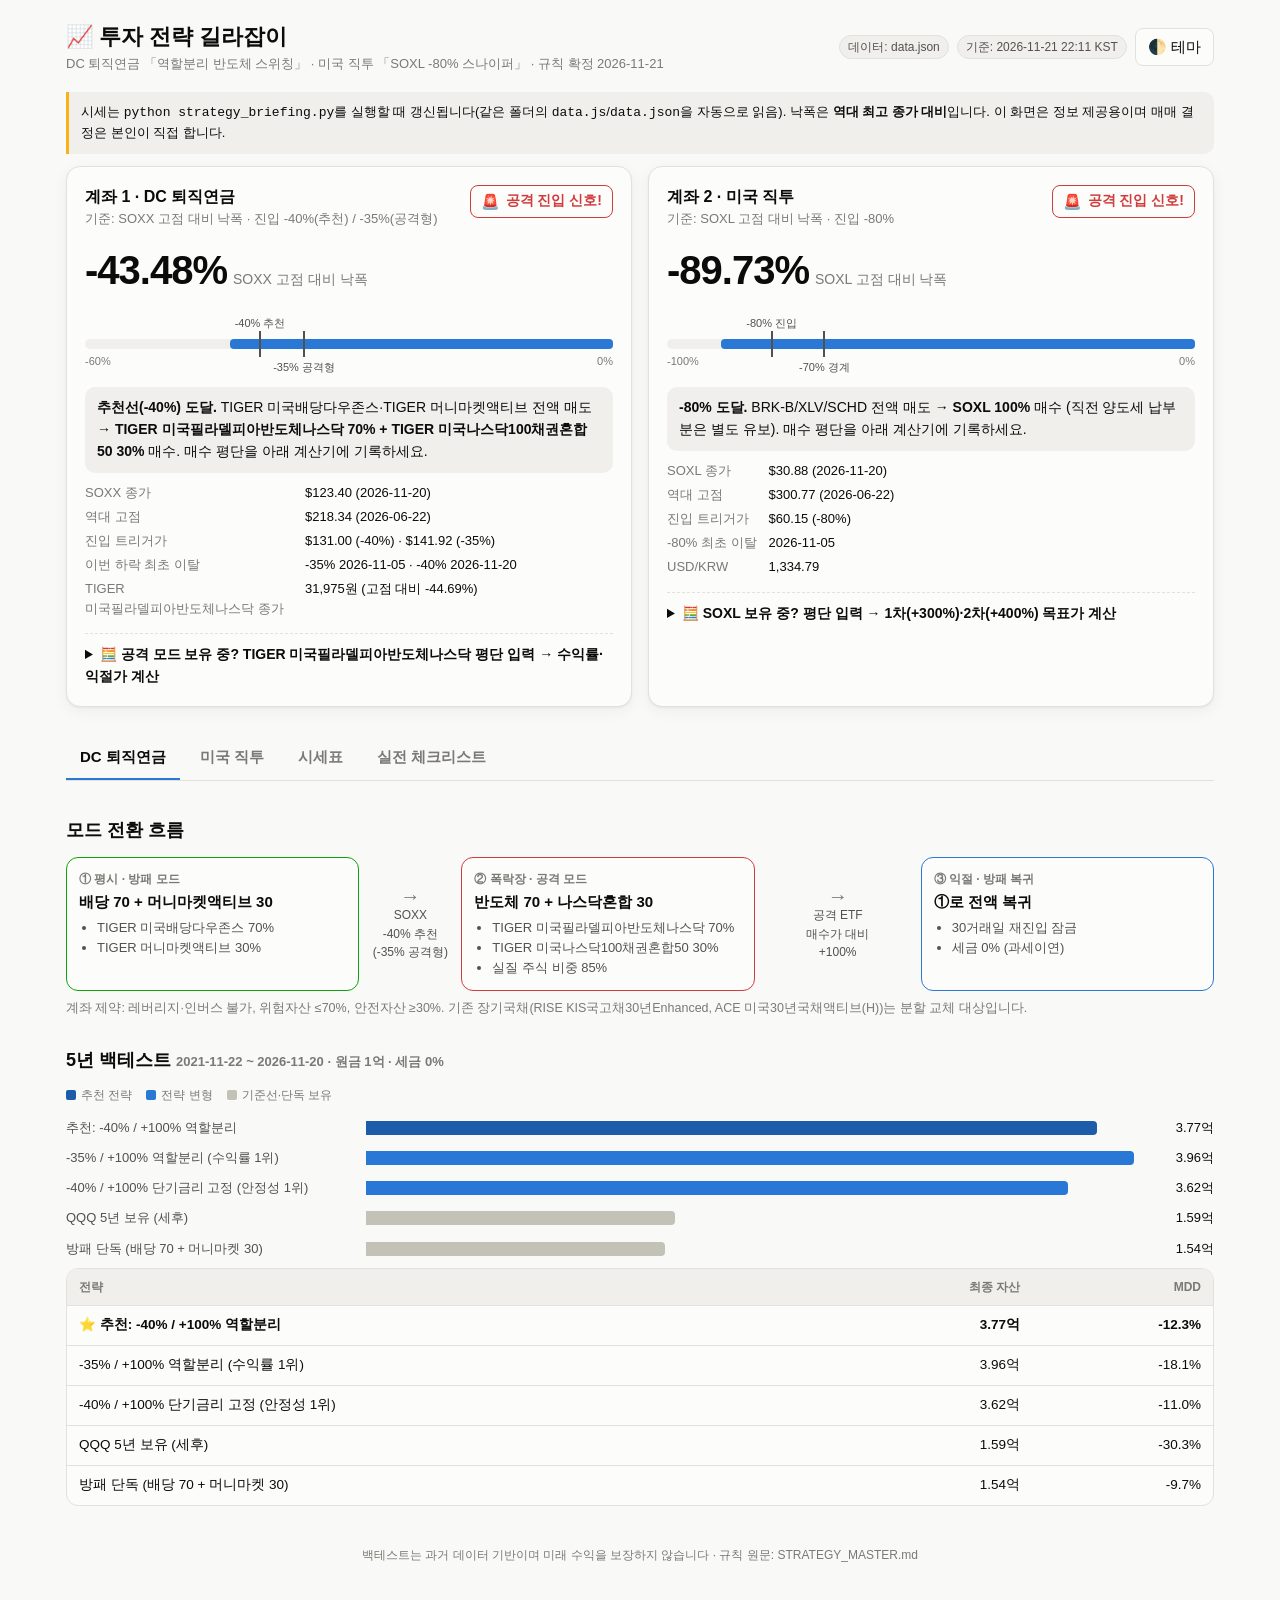
==== commit 5be6f4bd: "chore: 백테스트 라벨 MM30을 머니마켓으로 풀어 씀" ====
--- a/strategy/index.html
+++ b/strategy/index.html
@@ -277,7 +277,7 @@
   {name:"-35% / +100% 역할분리 (수익률 1위)", v:3.96, mdd:-18.1, kind:"var"},
   {name:"-40% / +100% 단기금리 고정 (안정성 1위)", v:3.62, mdd:-11.0, kind:"var"},
   {name:"QQQ 5년 보유 (세후)", v:1.59, mdd:-30.3, kind:"ref"},
-  {name:"방패 단독 (배당70+MM30)", v:1.54, mdd:-9.7, kind:"ref"}
+  {name:"방패 단독 (배당 70 + 머니마켓 30)", v:1.54, mdd:-9.7, kind:"ref"}
 ];
 const BT_US = [
   {name:"우량 저변동: BRK-B+XLV+SCHD", v:24.74, cagr:61.1, mdd:-17.3, kind:"best"},
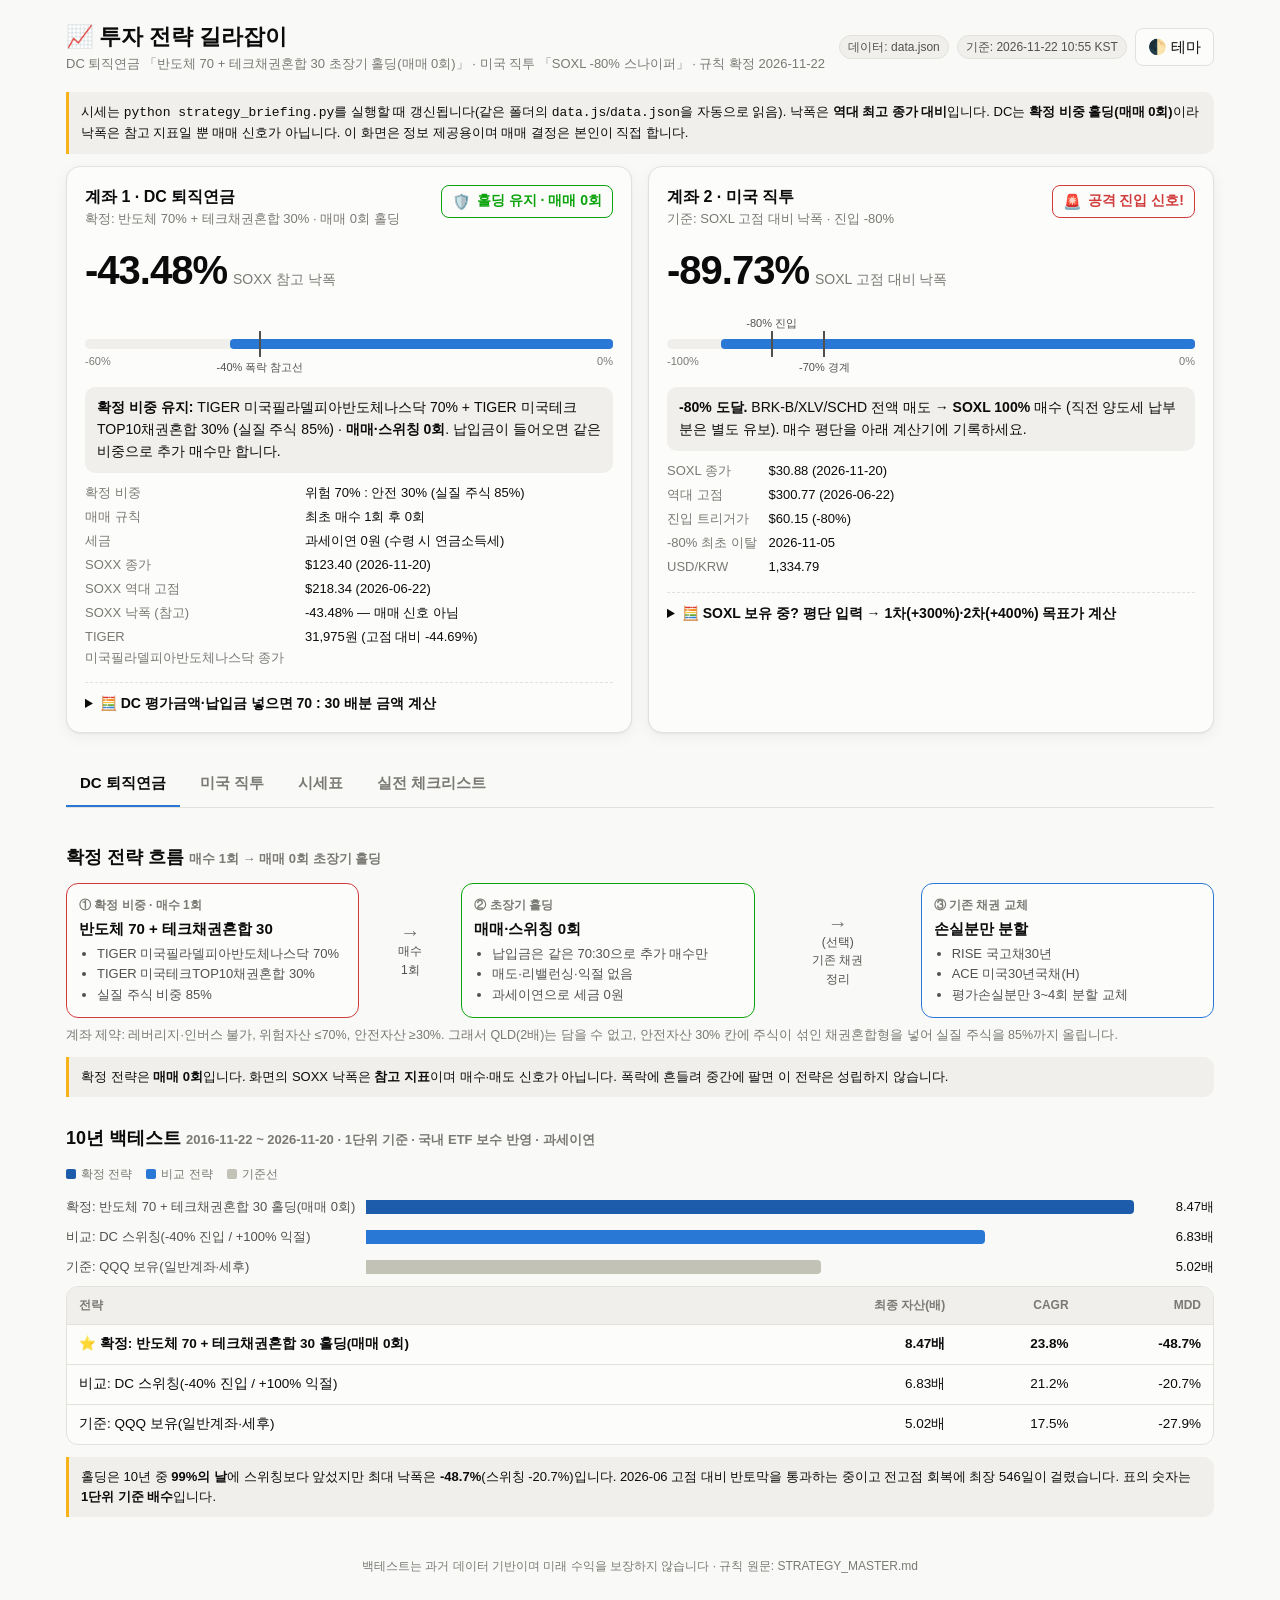
==== commit 5ec61de0: "feat(strategy): DC 퇴직연금 확정 전략(반도체 70 + 테크채권혼합 30 홀딩·매매 0회) 반영, 백테스트 1단위 비식별화" ====
--- a/strategy/index.html
+++ b/strategy/index.html
@@ -119,7 +119,7 @@
   <header>
     <div>
       <h1>📈 투자 전략 길라잡이</h1>
-      <div class="meta">DC 퇴직연금 「역할분리 반도체 스위칭」 · 미국 직투 「SOXL -80% 스나이퍼」 · 규칙 확정 2026-11-21</div>
+      <div class="meta">DC 퇴직연금 「반도체 70 + 테크채권혼합 30 초장기 홀딩(매매 0회)」 · 미국 직투 「SOXL -80% 스나이퍼」 · 규칙 확정 2026-11-22</div>
     </div>
     <div style="display:flex;gap:8px;align-items:center;flex-wrap:wrap">
       <span class="badge" id="srcBadge">데이터: —</span>
@@ -128,28 +128,27 @@
     </div>
   </header>
 
-  <div class="warnbox">시세는 <code>python strategy_briefing.py</code>를 실행할 때 갱신됩니다(같은 폴더의 <code>data.js</code>/<code>data.json</code>을 자동으로 읽음). 낙폭은 <b>역대 최고 종가 대비</b>입니다. 이 화면은 정보 제공용이며 매매 결정은 본인이 직접 합니다.</div>
+  <div class="warnbox">시세는 <code>python strategy_briefing.py</code>를 실행할 때 갱신됩니다(같은 폴더의 <code>data.js</code>/<code>data.json</code>을 자동으로 읽음). 낙폭은 <b>역대 최고 종가 대비</b>입니다. DC는 <b>확정 비중 홀딩(매매 0회)</b>이라 낙폭은 참고 지표일 뿐 매매 신호가 아닙니다. 이 화면은 정보 제공용이며 매매 결정은 본인이 직접 합니다.</div>
 
   <!-- ───── 요약 카드 ───── -->
   <div class="grid2">
     <section class="card" id="cardDC">
       <div class="card-h">
-        <div><div class="card-title">계좌 1 · DC 퇴직연금</div><div class="sub">기준: SOXX 고점 대비 낙폭 · 진입 -40%(추천) / -35%(공격형)</div></div>
+        <div><div class="card-title">계좌 1 · DC 퇴직연금</div><div class="sub">확정: 반도체 70% + 테크채권혼합 30% · 매매 0회 홀딩</div></div>
         <span class="status" id="dcStatus">—</span>
       </div>
-      <div class="hero" id="dcDD">—<small>SOXX 낙폭</small></div>
+      <div class="hero" id="dcDD">—<small>SOXX 참고 낙폭</small></div>
       <div class="gauge" id="dcGauge"></div>
       <div class="action" id="dcAction">—</div>
       <dl class="kv" id="dcKV"></dl>
       <details class="calc" id="dcCalc">
-        <summary>🧮 공격 모드 보유 중? TIGER 미국필라델피아반도체나스닥 평단 입력 → 수익률·익절가 계산</summary>
+        <summary>🧮 DC 평가금액·납입금 넣으면 70 : 30 배분 금액 계산</summary>
         <div class="form">
-          <label>TIGER 미국필라델피아반도체나스닥 평단(원)<input type="number" id="dcEntry" min="0" step="5" placeholder="예: 31975"></label>
-          <label>TIGER 미국필라델피아반도체나스닥 현재가(원)<input type="number" id="dcCur" min="0" step="5"></label>
-          <label>DC 평가금액(원, 선택)<input type="number" id="dcAmt" min="0" step="10000" placeholder="예: 100000000"></label>
+          <label>DC 평가금액(원)<input type="number" id="dcAmt" min="0" step="10000" placeholder="예: 10000000"></label>
+          <label>이번 납입금(원, 선택)<input type="number" id="dcAdd" min="0" step="10000"></label>
         </div>
         <div class="calc-out" id="dcOut"></div>
-        <div class="note">평단을 입력하면 위 상태 카드가 「익절 대기 / 익절 실행」으로 바뀝니다. 입력값은 이 브라우저에만 저장됩니다. 비우면 방패 모드로 돌아갑니다.</div>
+        <div class="note">확정 전략은 매매 0회라 익절 계산이 없습니다. 위험 70 : 안전 30 배분 금액만 계산합니다. 입력값은 이 브라우저에만 저장됩니다.</div>
       </details>
     </section>
 
@@ -186,23 +185,25 @@
 
   <!-- DC -->
   <section class="panel active" id="p-dc">
-    <h2>모드 전환 흐름</h2>
+    <h2>확정 전략 흐름 <span class="sub">매수 1회 → 매매 0회 초장기 홀딩</span></h2>
     <div class="flow">
-      <div class="node shield"><div class="nt">① 평시 · 방패 모드</div><div class="nb">배당 70 + 머니마켓액티브 30</div>
-        <ul><li>TIGER 미국배당다우존스 70%</li><li>TIGER 머니마켓액티브 30%</li></ul></div>
-      <div class="arrow"><b>→</b>SOXX<br>-40% 추천<br>(-35% 공격형)</div>
-      <div class="node attack"><div class="nt">② 폭락장 · 공격 모드</div><div class="nb">반도체 70 + 나스닥혼합 30</div>
-        <ul><li>TIGER 미국필라델피아반도체나스닥 70%</li><li>TIGER 미국나스닥100채권혼합50 30%</li><li>실질 주식 비중 85%</li></ul></div>
-      <div class="arrow wide"><b>→</b>공격 ETF<br>매수가 대비<br>+100%</div>
-      <div class="node tp"><div class="nt">③ 익절 · 방패 복귀</div><div class="nb">①로 전액 복귀</div>
-        <ul><li>30거래일 재진입 잠금</li><li>세금 0% (과세이연)</li></ul></div>
+      <div class="node attack"><div class="nt">① 확정 비중 · 매수 1회</div><div class="nb">반도체 70 + 테크채권혼합 30</div>
+        <ul><li>TIGER 미국필라델피아반도체나스닥 70%</li><li>TIGER 미국테크TOP10채권혼합 30%</li><li>실질 주식 비중 85%</li></ul></div>
+      <div class="arrow"><b>→</b>매수<br>1회</div>
+      <div class="node shield"><div class="nt">② 초장기 홀딩</div><div class="nb">매매·스위칭 0회</div>
+        <ul><li>납입금은 같은 70:30으로 추가 매수만</li><li>매도·리밸런싱·익절 없음</li><li>과세이연으로 세금 0원</li></ul></div>
+      <div class="arrow wide"><b>→</b>(선택)<br>기존 채권<br>정리</div>
+      <div class="node tp"><div class="nt">③ 기존 채권 교체</div><div class="nb">손실분만 분할</div>
+        <ul><li>RISE 국고채30년</li><li>ACE 미국30년국채(H)</li><li>평가손실분만 3~4회 분할 교체</li></ul></div>
     </div>
-    <div class="note">계좌 제약: 레버리지·인버스 불가, 위험자산 ≤70%, 안전자산 ≥30%. 기존 장기국채(RISE KIS국고채30년Enhanced, ACE 미국30년국채액티브(H))는 분할 교체 대상입니다.</div>
-
-    <h2>5년 백테스트 <span class="sub">2021-11-22 ~ 2026-11-20 · 원금 1억 · 세금 0%</span></h2>
-    <div class="legend"><span><i style="background:var(--series-strong)"></i>추천 전략</span><span><i style="background:var(--series)"></i>전략 변형</span><span><i style="background:var(--muted-bar)"></i>기준선·단독 보유</span></div>
+    <div class="note">계좌 제약: 레버리지·인버스 불가, 위험자산 ≤70%, 안전자산 ≥30%. 그래서 QLD(2배)는 담을 수 없고, 안전자산 30% 칸에 주식이 섞인 채권혼합형을 넣어 실질 주식을 85%까지 올립니다.</div>
+    <div class="warnbox">확정 전략은 <b>매매 0회</b>입니다. 화면의 SOXX 낙폭은 <b>참고 지표</b>이며 매수·매도 신호가 아닙니다. 폭락에 흔들려 중간에 팔면 이 전략은 성립하지 않습니다.</div>
+
+    <h2>10년 백테스트 <span class="sub">2016-11-22 ~ 2026-11-20 · 1단위 기준 · 국내 ETF 보수 반영 · 과세이연</span></h2>
+    <div class="legend"><span><i style="background:var(--series-strong)"></i>확정 전략</span><span><i style="background:var(--series)"></i>비교 전략</span><span><i style="background:var(--muted-bar)"></i>기준선</span></div>
     <div class="bars" id="dcBars"></div>
     <div class="tbl-wrap"><table id="dcTable"></table></div>
+    <div class="warnbox">홀딩은 10년 중 <b>99%의 날</b>에 스위칭보다 앞섰지만 최대 낙폭은 <b>-48.7%</b>(스위칭 -20.7%)입니다. 2026-06 고점 대비 반토막을 통과하는 중이고 전고점 회복에 최장 546일이 걸렸습니다. 표의 숫자는 <b>1단위 기준 배수</b>입니다.</div>
   </section>
 
   <!-- US -->
@@ -223,7 +224,7 @@
     </div>
     <div class="note">ISA는 해외 ETF 직접 매수가 불가하므로 일반 해외주식 계좌에서 운용합니다. 배당세 15.4%, 해외주식 양도세 22%(연 250만원 기본공제, 다음 해 5월 신고).</div>
 
-    <h2>방패 6종 비교 <span class="sub">2021-01-04 ~ 2026-11-20 · 원금 1.5억 · 세후(청산 기준)</span></h2>
+    <h2>방패 6종 비교 <span class="sub">2021-01-04 ~ 2026-11-20 · 1단위 기준 · 세후(청산 기준)</span></h2>
     <div class="legend"><span><i style="background:var(--series-strong)"></i>채택 방패</span><span><i style="background:var(--series)"></i>비교 방패</span><span><i style="background:var(--muted-bar)"></i>기준선</span></div>
     <div class="bars" id="usBars"></div>
     <div class="tbl-wrap"><table id="usTable"></table></div>
@@ -256,11 +257,12 @@
 <script>
 "use strict";
 /* ───────────── 내장 기본값 (2026-11-20 종가 실측치) ───────────── */
-const DEFAULT_DATA = {"generated_at":"2026-11-21T22:11:51+09:00","generated_at_kst":"2026-11-21 22:11 KST","rules":{"dc":{"entry_sniper":-40.0,"entry_aggr":-35.0,"take_profit":100.0,"lock_days":30},"us":{"entry":-80.0,"tp1":300.0,"tp1_sell_ratio":0.7,"tp2":400.0,"tp2_sell_ratio":0.3,"lock_days":60}},"tickers":{"SOXX":{"name":"iShares Semiconductor ETF","ccy":"USD","role":"DC 진입 기준 지표","symbol":"SOXX","date":"2026-11-20","close":123.4,"chg_1d_pct":-10.55,"high_52w":218.3367,"high_52w_date":"2026-06-22","ath":218.3367,"ath_date":"2026-06-22","dd_ath_pct":-43.48,"dd_52w_pct":-43.48,"history_start":"2001-07-13","first_cross":{"-30":"2026-11-02","-35":"2026-11-05","-40":"2026-11-20","-70":null,"-80":null}},"SOXL":{"name":"Direxion Semi Bull 3X","ccy":"USD","role":"직투 공격 자산 / 진입 지표","symbol":"SOXL","date":"2026-11-20","close":30.88,"chg_1d_pct":-31.83,"high_52w":300.77,"high_52w_date":"2026-06-22","ath":300.77,"ath_date":"2026-06-22","dd_ath_pct":-89.73,"dd_52w_pct":-89.73,"history_start":"2010-03-11","first_cross":{"-30":"2026-07-02","-35":"2026-07-02","-40":"2026-07-07","-70":"2026-10-22","-80":"2026-11-05"}},"TQQQ":{"name":"ProShares UltraPro QQQ","ccy":"USD","role":"참고 지표","symbol":"TQQQ","date":"2026-11-20","close":41.2,"chg_1d_pct":-15.94,"high_52w":87.22,"high_52w_date":"2026-06-02","ath":87.22,"ath_date":"2026-06-02","dd_ath_pct":-52.76,"dd_52w_pct":-52.76,"history_start":"2010-02-11","first_cross":{"-30":"2026-07-29","-35":"2026-11-05","-40":"2026-11-05","-70":null,"-80":null}},"381180.KS":{"name":"TIGER 미국필라델피아반도체나스닥","ccy":"KRW","role":"DC 공격 위험자산 70%","symbol":"381180.KS","date":"2026-11-20","close":31975.0,"chg_1d_pct":-6.94,"high_52w":57815.0,"high_52w_date":"2026-06-22","ath":57815.0,"ath_date":"2026-06-22","dd_ath_pct":-44.69,"dd_52w_pct":-44.69,"history_start":"2021-04-09","first_cross":{"-30":"2026-07-30","-35":"2026-10-26","-40":"2026-11-06","-70":null,"-80":null}},"458730.KS":{"name":"TIGER 미국배당다우존스","ccy":"KRW","role":"DC 방패 위험자산 70%","symbol":"458730.KS","date":"2026-11-20","close":14505.0,"chg_1d_pct":-0.82,"high_52w":15880.0,"high_52w_date":"2026-06-05","ath":15880.0,"ath_date":"2026-06-05","dd_ath_pct":-8.66,"dd_52w_pct":-8.66,"history_start":"2023-06-20","first_cross":{"-30":null,"-35":null,"-40":null,"-70":null,"-80":null}},"435420.KS":{"name":"TIGER 미국나스닥100채권혼합50","ccy":"KRW","role":"DC 공격 안전자산 30%","symbol":"435420.KS","date":"2026-11-20","close":13210.0,"chg_1d_pct":-1.71,"high_52w":15090.0,"high_52w_date":"2026-07-01","ath":15090.0,"ath_date":"2026-07-01","dd_ath_pct":-12.46,"dd_52w_pct":-12.46,"history_start":"2022-07-06","first_cross":{"-30":null,"-35":null,"-40":null,"-70":null,"-80":null}},"BRK-B":{"name":"Berkshire Hathaway B","ccy":"USD","role":"직투 방패 1/3","symbol":"BRK-B","date":"2026-11-20","close":570.0,"chg_1d_pct":-0.36,"high_52w":592.94,"high_52w_date":"2026-11-13","ath":592.94,"ath_date":"2026-11-13","dd_ath_pct":-3.87,"dd_52w_pct":-3.87,"history_start":"1996-05-09","first_cross":{"-30":null,"-35":null,"-40":null,"-70":null,"-80":null}},"XLV":{"name":"Health Care Select SPDR","ccy":"USD","role":"직투 방패 1/3","symbol":"XLV","date":"2026-11-20","close":177.24,"chg_1d_pct":-0.12,"high_52w":189.66,"high_52w_date":"2026-11-04","ath":189.66,"ath_date":"2026-11-04","dd_ath_pct":-6.55,"dd_52w_pct":-6.55,"history_start":"1998-12-22","first_cross":{"-30":null,"-35":null,"-40":null,"-70":null,"-80":null}},"SCHD":{"name":"Schwab US Dividend Equity","ccy":"USD","role":"직투 방패 1/3","symbol":"SCHD","date":"2026-11-20","close":33.94,"chg_1d_pct":-0.76,"high_52w":36.21,"high_52w_date":"2026-11-04","ath":36.21,"ath_date":"2026-11-04","dd_ath_pct":-6.27,"dd_52w_pct":-6.27,"history_start":"2011-10-20","first_cross":{"-30":null,"-35":null,"-40":null,"-70":null,"-80":null}},"KRW=X":{"name":"USD/KRW 환율","ccy":"KRW","role":"환율","symbol":"KRW=X","date":"2026-11-20","close":1334.79,"chg_1d_pct":0.33,"high_52w":1554.48,"high_52w_date":"2026-06-08","ath":1571.4,"ath_date":"2009-03-02","dd_ath_pct":-15.06,"dd_52w_pct":-14.13,"history_start":"2003-12-01","first_cross":{"-30":"2010-04-26","-35":"2014-05-19","-40":null,"-70":null,"-80":null}}},"signals":{"dc":{"account":"DC 퇴직연금","indicator":"SOXX 전고점 대비 낙폭","dd_pct":-43.48,"gap_to_sniper_pct":-3.48,"gap_to_aggr_pct":-8.48,"soxx_trigger_sniper":131.0,"soxx_trigger_aggr":141.92,"mode":"방패","first_cross_sniper":"2026-11-20","first_cross_aggr":"2026-11-05","status":"[공격 진입 신호!]","level":"추천 스나이퍼선(-40%) 도달","action":"TIGER 미국배당다우존스·TIGER 머니마켓액티브 전액 매도 → TIGER 미국필라델피아반도체나스닥 70% + TIGER 미국나스닥100채권혼합50 30% 매수"},"us":{"account":"미국 직투","indicator":"SOXL 전고점 대비 낙폭","dd_pct":-89.73,"gap_to_entry_pct":-9.73,"soxl_trigger_price":60.15,"mode":"방패","first_cross_entry":"2026-11-05","status":"[공격 진입 신호!]","level":"-80% 도달","action":"BRK-B/XLV/SCHD 전액 매도 → SOXL 100% 매수 (직전 양도세 납부분 별도 유보)"}}};
+const DEFAULT_DATA = {"generated_at":"2026-11-22T10:55:00+09:00","generated_at_kst":"2026-11-22 10:55 KST","rules":{"dc":{"mode":"hold","risk_weight":70,"safe_weight":30,"equity_effective":85,"trades":0},"us":{"entry":-80.0,"tp1":300.0,"tp1_sell_ratio":0.7,"tp2":400.0,"tp2_sell_ratio":0.3,"lock_days":60}},"tickers":{"SOXX":{"name":"iShares Semiconductor ETF","ccy":"USD","role":"DC 참고 지표(낙폭)","symbol":"SOXX","date":"2026-11-20","close":123.4,"chg_1d_pct":-10.55,"high_52w":218.3367,"high_52w_date":"2026-06-22","ath":218.3367,"ath_date":"2026-06-22","dd_ath_pct":-43.48,"dd_52w_pct":-43.48,"history_start":"2001-07-13","first_cross":{"-30":"2026-11-02","-35":"2026-11-05","-40":"2026-11-20","-70":null,"-80":null}},"SOXL":{"name":"Direxion Semi Bull 3X","ccy":"USD","role":"직투 공격 자산 / 진입 지표","symbol":"SOXL","date":"2026-11-20","close":30.88,"chg_1d_pct":-31.83,"high_52w":300.77,"high_52w_date":"2026-06-22","ath":300.77,"ath_date":"2026-06-22","dd_ath_pct":-89.73,"dd_52w_pct":-89.73,"history_start":"2010-03-11","first_cross":{"-30":"2026-07-02","-35":"2026-07-02","-40":"2026-07-07","-70":"2026-10-22","-80":"2026-11-05"}},"TQQQ":{"name":"ProShares UltraPro QQQ","ccy":"USD","role":"참고 지표","symbol":"TQQQ","date":"2026-11-20","close":41.2,"chg_1d_pct":-15.94,"high_52w":87.22,"high_52w_date":"2026-06-02","ath":87.22,"ath_date":"2026-06-02","dd_ath_pct":-52.76,"dd_52w_pct":-52.76,"history_start":"2010-02-11","first_cross":{"-30":"2026-07-29","-35":"2026-11-05","-40":"2026-11-05","-70":null,"-80":null}},"381180.KS":{"name":"TIGER 미국필라델피아반도체나스닥","ccy":"KRW","role":"DC 위험자산 70% (반도체)","symbol":"381180.KS","date":"2026-11-20","close":31975.0,"chg_1d_pct":-6.94,"high_52w":57815.0,"high_52w_date":"2026-06-22","ath":57815.0,"ath_date":"2026-06-22","dd_ath_pct":-44.69,"dd_52w_pct":-44.69,"history_start":"2021-04-09","first_cross":{"-30":"2026-07-30","-35":"2026-10-26","-40":"2026-11-06","-70":null,"-80":null}},"458730.KS":{"name":"TIGER 미국배당다우존스","ccy":"KRW","role":"비교: 방패형 위험자산(배당)","symbol":"458730.KS","date":"2026-11-20","close":14505.0,"chg_1d_pct":-0.82,"high_52w":15880.0,"high_52w_date":"2026-06-05","ath":15880.0,"ath_date":"2026-06-05","dd_ath_pct":-8.66,"dd_52w_pct":-8.66,"history_start":"2023-06-20","first_cross":{"-30":null,"-35":null,"-40":null,"-70":null,"-80":null}},"435420.KS":{"name":"TIGER 미국나스닥100채권혼합50","ccy":"KRW","role":"비교: 안전자산 30% 대안","symbol":"435420.KS","date":"2026-11-20","close":13210.0,"chg_1d_pct":-1.71,"high_52w":15090.0,"high_52w_date":"2026-07-01","ath":15090.0,"ath_date":"2026-07-01","dd_ath_pct":-12.46,"dd_52w_pct":-12.46,"history_start":"2022-07-06","first_cross":{"-30":null,"-35":null,"-40":null,"-70":null,"-80":null}},"BRK-B":{"name":"Berkshire Hathaway B","ccy":"USD","role":"직투 방패 1/3","symbol":"BRK-B","date":"2026-11-20","close":570.0,"chg_1d_pct":-0.36,"high_52w":592.94,"high_52w_date":"2026-11-13","ath":592.94,"ath_date":"2026-11-13","dd_ath_pct":-3.87,"dd_52w_pct":-3.87,"history_start":"1996-05-09","first_cross":{"-30":null,"-35":null,"-40":null,"-70":null,"-80":null}},"XLV":{"name":"Health Care Select SPDR","ccy":"USD","role":"직투 방패 1/3","symbol":"XLV","date":"2026-11-20","close":177.24,"chg_1d_pct":-0.12,"high_52w":189.66,"high_52w_date":"2026-11-04","ath":189.66,"ath_date":"2026-11-04","dd_ath_pct":-6.55,"dd_52w_pct":-6.55,"history_start":"1998-12-22","first_cross":{"-30":null,"-35":null,"-40":null,"-70":null,"-80":null}},"SCHD":{"name":"Schwab US Dividend Equity","ccy":"USD","role":"직투 방패 1/3","symbol":"SCHD","date":"2026-11-20","close":33.94,"chg_1d_pct":-0.76,"high_52w":36.21,"high_52w_date":"2026-11-04","ath":36.21,"ath_date":"2026-11-04","dd_ath_pct":-6.27,"dd_52w_pct":-6.27,"history_start":"2011-10-20","first_cross":{"-30":null,"-35":null,"-40":null,"-70":null,"-80":null}},"KRW=X":{"name":"USD/KRW 환율","ccy":"KRW","role":"환율","symbol":"KRW=X","date":"2026-11-20","close":1334.79,"chg_1d_pct":0.33,"high_52w":1554.48,"high_52w_date":"2026-06-08","ath":1571.4,"ath_date":"2009-03-02","dd_ath_pct":-15.06,"dd_52w_pct":-14.13,"history_start":"2003-12-01","first_cross":{"-30":"2010-04-26","-35":"2014-05-19","-40":null,"-70":null,"-80":null}}},"signals":{"dc":{"account":"DC 퇴직연금","indicator":"SOXX 전고점 대비 낙폭(참고)","dd_pct":-43.48,"mode":"홀딩","status":"[확정 비중 홀딩]","level":"매매 0회","action":"위험 70% TIGER 미국필라델피아반도체나스닥 + 안전 30% TIGER 미국테크TOP10채권혼합 유지. 납입금만 같은 비중으로 추가 매수, 매도·스위칭 없음."},"us":{"account":"미국 직투","indicator":"SOXL 전고점 대비 낙폭","dd_pct":-89.73,"gap_to_entry_pct":-9.73,"soxl_trigger_price":60.15,"mode":"방패","first_cross_entry":"2026-11-05","status":"[공격 진입 신호!]","level":"-80% 도달","action":"BRK-B/XLV/SCHD 전액 매도 → SOXL 100% 매수 (직전 양도세 납부분 별도 유보)"}}};
 
 /* ───────────── 상품명 (숫자 티커 대신 화면에 표기) ───────────── */
 const NAME = {
   semi:"TIGER 미국필라델피아반도체나스닥",
+  tech:"TIGER 미국테크TOP10채권혼합",
   div :"TIGER 미국배당다우존스",
   mix :"TIGER 미국나스닥100채권혼합50",
   mm  :"TIGER 머니마켓액티브",
@@ -269,30 +271,28 @@
 
 /* ───────────── 확정 규칙 ───────────── */
 const RULES = {
-  dc:{entrySniper:-40, entryAggr:-35, tp:100, lock:30},
+  dc:{risk:70, safe:30, eq:85, trades:0},
   us:{entry:-80, tp1:300, tp1Ratio:0.7, tp2:400, tp2Ratio:0.3, lock:60}
 };
 const BT_DC = [
-  {name:"추천: -40% / +100% 역할분리", v:3.77, mdd:-12.3, kind:"best"},
-  {name:"-35% / +100% 역할분리 (수익률 1위)", v:3.96, mdd:-18.1, kind:"var"},
-  {name:"-40% / +100% 단기금리 고정 (안정성 1위)", v:3.62, mdd:-11.0, kind:"var"},
-  {name:"QQQ 5년 보유 (세후)", v:1.59, mdd:-30.3, kind:"ref"},
-  {name:"방패 단독 (배당 70 + 머니마켓 30)", v:1.54, mdd:-9.7, kind:"ref"}
+  {name:"확정: 반도체 70 + 테크채권혼합 30 홀딩(매매 0회)", v:8.47, cagr:23.8, mdd:-48.7, kind:"best"},
+  {name:"비교: DC 스위칭(-40% 진입 / +100% 익절)", v:6.83, cagr:21.2, mdd:-20.7, kind:"var"},
+  {name:"기준: QQQ 보유(일반계좌·세후)", v:5.02, cagr:17.5, mdd:-27.9, kind:"ref"}
 ];
 const BT_US = [
-  {name:"우량 저변동: BRK-B+XLV+SCHD", v:24.74, cagr:61.1, mdd:-17.3, kind:"best"},
-  {name:"올웨더: GLD+BRK-B+SGOV", v:22.54, cagr:58.6, mdd:null, kind:"var"},
-  {name:"반반: SCHD+SGOV", v:21.69, cagr:57.6, mdd:null, kind:"var"},
-  {name:"원조: O+MOAT+SCHD", v:21.60, cagr:57.5, mdd:-20.6, kind:"var"},
-  {name:"커버드콜: JEPQ+JEPI+SCHD", v:20.23, cagr:55.7, mdd:null, kind:"var"},
-  {name:"달러 파킹: SGOV", v:17.96, cagr:52.6, mdd:null, kind:"var"},
-  {name:"QQQ 단순 보유 (세후)", v:3.26, cagr:14.2, mdd:-30.4, kind:"ref"}
+  {name:"우량 저변동: BRK-B+XLV+SCHD", v:16.49, cagr:61.1, mdd:-17.3, kind:"best"},
+  {name:"올웨더: GLD+BRK-B+SGOV", v:15.03, cagr:58.6, mdd:null, kind:"var"},
+  {name:"반반: SCHD+SGOV", v:14.46, cagr:57.6, mdd:null, kind:"var"},
+  {name:"원조: O+MOAT+SCHD", v:14.40, cagr:57.5, mdd:-20.6, kind:"var"},
+  {name:"커버드콜: JEPQ+JEPI+SCHD", v:13.49, cagr:55.7, mdd:null, kind:"var"},
+  {name:"달러 파킹: SGOV", v:11.97, cagr:52.6, mdd:null, kind:"var"},
+  {name:"QQQ 단순 보유 (세후)", v:2.17, cagr:14.2, mdd:-30.4, kind:"ref"}
 ];
 const CHECK = {
   dc:[
-    {g:"평시 · 방패", items:["TIGER 미국배당다우존스 70% / TIGER 머니마켓액티브 30% 비중 확인 (월 1회)","장기국채 2종 잔량 → TIGER 머니마켓액티브로 분할 교체","브리핑으로 SOXX 낙폭 확인 (주 1회, -30% 이하면 매일)"]},
-    {g:"진입 · 공격 전환", items:["SOXX 종가 -40%(추천) / -35%(공격형) 도달 확인","마지막 익절 후 30거래일 경과 확인","TIGER 미국배당다우존스·TIGER 머니마켓액티브 전액 매도 (결제일 확인)","TIGER 미국필라델피아반도체나스닥 70% + TIGER 미국나스닥100채권혼합50 30% 매수","TIGER 미국필라델피아반도체나스닥 평단 기록 → 익절가 = 평단 × 2"]},
-    {g:"익절 · 방패 복귀", items:["TIGER 미국필라델피아반도체나스닥 ≥ 평단 × 2 확인","TIGER 미국필라델피아반도체나스닥·TIGER 미국나스닥100채권혼합50 전액 매도 → TIGER 미국배당다우존스 70% + TIGER 머니마켓액티브 30%","익절일 기록 → 30거래일 잠금 시작"]}
+    {g:"확정 비중 · 매수 1회", items:["위험자산 70% TIGER 미국필라델피아반도체나스닥 + 안전자산 30% TIGER 미국테크TOP10채권혼합으로 매수 (매수는 1회)","실질 주식 비중 85% 확인 (테크채권혼합 내부: 빅테크 50% + 국고채 50%, 자체 리밸런싱)","이후 납입금은 같은 70:30 비중으로 추가 매수만"]},
+    {g:"기존 채권 정리 (선택)", items:["RISE 국고채30년 · ACE 미국30년국채(H) 평가손실분 확인","손실분만 3~4회 분할 교체 (하루에 몰아 손실 확정하지 않음)","이익 구간 잔량은 세금·수수료 보고 따로 판단"]},
+    {g:"홀딩 · 점검 (매매 0회)", items:["월 1회 70:30 비중 확인 — 리밸런싱은 하지 않고 기록만","낙폭 지표는 참고용: -40%·-50%가 와도 매도·스위칭하지 않음","과세이연 확인: 계좌 내 매매에 배당세·양도세 0원 (수령 시 연금소득세는 발생)","분기 1회 수익률 기록 — 판단 근거는 이 화면과 플레이북 §2-6"]}
   ],
   us:[
     {g:"평시 · 방패", items:["BRK-B / XLV / SCHD 1/3 비중 확인 (분기 1회, ±5%p 이탈 시 리밸런싱)","직전 사이클 양도세 납부 예정액 별도 현금 유보 확인","SOXL 낙폭 확인 (-70% 이하면 매일)"]},
@@ -350,35 +350,32 @@
 function renderDC(){
   const s = tk("SOXX"), k = tk("381180.KS");
   const dd = s && !s.error ? s.dd_ath_pct : null;
-  $("dcDD").innerHTML = (dd===null?"—":pct(dd))+"<small>SOXX 고점 대비 낙폭</small>";
-  gauge($("dcGauge"), dd, -60, [{v:-35,l:"-35% 공격형"},{v:-40,l:"-40% 추천"}]);
-
-  const entry = parseFloat($("dcEntry").value);
-  const cur = parseFloat($("dcCur").value) || (k && !k.error ? k.close : NaN);
-  const amt = parseFloat($("dcAmt").value);
-  const R = RULES.dc;
-  let kv = [];
+  $("dcDD").innerHTML = (dd===null?"—":pct(dd))+"<small>SOXX 참고 낙폭</small>";
+  gauge($("dcGauge"), dd, -60, [{v:-40,l:"-40% 폭락 참고선"}]);
+  setStatus($("dcStatus"),"shield","홀딩 유지 · 매매 0회");
+  $("dcAction").innerHTML = `<b>확정 비중 유지:</b> ${NAME.semi} 70% + ${NAME.tech} 30% (실질 주식 85%) · <b>매매·스위칭 0회</b>. 납입금이 들어오면 같은 비중으로 추가 매수만 합니다.`;
+
+  let kv = [["확정 비중", "위험 70% : 안전 30% (실질 주식 85%)"],
+            ["매매 규칙", "최초 매수 1회 후 0회"],
+            ["세금", "과세이연 0원 (수령 시 연금소득세)"]];
   if (s && !s.error){
-    kv.push(["SOXX 종가", usd(s.close)+` (${s.date})`],["역대 고점", usd(s.ath)+` (${s.ath_date})`],
-            ["진입 트리거가", `${usd(s.ath*(1+R.entrySniper/100))} (-40%) · ${usd(s.ath*(1+R.entryAggr/100))} (-35%)`]);
-    if (s.first_cross && s.first_cross["-35"]) kv.push(["이번 하락 최초 이탈", `-35% ${s.first_cross["-35"]} · -40% ${s.first_cross["-40"]||"미도달"}`]);
+    kv.push(["SOXX 종가", usd(s.close)+` (${s.date})`],
+            ["SOXX 역대 고점", usd(s.ath)+` (${s.ath_date})`],
+            ["SOXX 낙폭 (참고)", pct(dd)+" — 매매 신호 아님"]);
   }
   if (k && !k.error) kv.push([NAME.semi+" 종가", won(k.close)+` (고점 대비 ${pct(k.dd_ath_pct)})`]);
 
-  if (entry>0){
-    const ret = (cur/entry-1)*100, target = entry*(1+R.tp/100);
-    if (ret >= R.tp){ setStatus($("dcStatus"),"sell"); $("dcAction").innerHTML = `<b>${NAME.semi}·${NAME.mix} 전량 매도 → ${NAME.div} 70% + ${NAME.mm} 30% 복귀.</b> 이후 ${R.lock}거래일 동안 재진입하지 않습니다.`; }
-    else { setStatus($("dcStatus"),"wait"); $("dcAction").innerHTML = `공격 포지션 유지 · 익절 목표가 <b>${won(target)}</b> (현재 대비 ${pct((target/cur-1)*100,1)})`; }
-    let out = [["현재 수익률",pct(ret),ret>=0?"pos":"neg"],["익절 목표가 (+100%)",won(target)],["목표까지",pct((target/cur-1)*100,1)]];
-    if (amt>0){ out.push(["익절 시 위험 70%",won(amt*(1+ret/100)*0.7)],["안전 30%",won(amt*(1+ret/100)*0.3)]); }
+  const amt = parseFloat($("dcAmt").value), add = parseFloat($("dcAdd").value);
+  const total = (amt>0?amt:0) + (add>0?add:0);
+  if (total > 0){
+    const out = [["매수 기준 금액", won(total)],
+      [NAME.semi+" 70%", won(total*0.7), "pos"],
+      [NAME.tech+" 30%", won(total*0.3), "pos"],
+      ["실질 주식 85%", won(total*0.85)],
+      ["실질 채권 15%", won(total*0.15)]];
     $("dcOut").innerHTML = out.map(o=>`<div class="mini"><div class="l">${o[0]}</div><div class="v ${o[2]||""}">${o[1]}</div></div>`).join("");
   } else {
-    $("dcOut").innerHTML = amt>0 ? `<div class="mini"><div class="l">진입 시 ${NAME.semi} (70%)</div><div class="v">${won(amt*0.7)}</div></div><div class="mini"><div class="l">진입 시 ${NAME.mix} (30%)</div><div class="v">${won(amt*0.3)}</div></div>` : "";
-    if (dd===null){ setStatus($("dcStatus"),"na"); $("dcAction").textContent="시세 데이터가 없습니다. strategy_briefing.py를 실행하세요."; }
-    else if (dd <= R.entrySniper){ setStatus($("dcStatus"),"attack"); $("dcAction").innerHTML = `<b>추천선(-40%) 도달.</b> ${NAME.div}·${NAME.mm} 전액 매도 → <b>${NAME.semi} 70% + ${NAME.mix} 30%</b> 매수. 매수 평단을 아래 계산기에 기록하세요.`; }
-    else if (dd <= R.entryAggr){ setStatus($("dcStatus"),"aggr","공격형선(-35%) 도달"); $("dcAction").innerHTML = `공격형이면 지금 진입하고, 스나이퍼형(추천)이면 <b>-40%</b>까지 기다립니다.`; }
-    else if (dd <= -30){ setStatus($("dcStatus"),"watch"); $("dcAction").innerHTML = `진입선까지 ${fmt(dd-R.entryAggr,1)}%p 남았습니다. 낙폭을 매일 확인하세요.`; }
-    else { setStatus($("dcStatus"),"shield"); $("dcAction").innerHTML = `${NAME.div} 70% + ${NAME.mm} 30% 유지 (진입선까지 ${fmt(dd-R.entryAggr,1)}%p).`; }
+    $("dcOut").innerHTML = "";
   }
   $("dcKV").innerHTML = kv.map(r=>`<dt>${r[0]}</dt><dd>${r[1]}</dd>`).join("");
 }
@@ -435,12 +432,12 @@
   });
 }
 function renderBT(){
-  bars($("dcBars"), BT_DC, "억", r=>`<b>${esc(r.name)}</b><br>최종 ${fmt(r.v,2)}억 · MDD ${fmt(r.mdd,1)}%`);
-  $("dcTable").innerHTML = `<tr><th>전략</th><th class="num">최종 자산</th><th class="num">MDD</th></tr>`+
-    BT_DC.map(r=>`<tr class="${r.kind==="best"?"hl":""}"><td>${r.kind==="best"?"⭐ ":""}${esc(r.name)}</td><td class="num">${fmt(r.v,2)}억</td><td class="num">${fmt(r.mdd,1)}%</td></tr>`).join("");
-  bars($("usBars"), BT_US, "억", r=>`<b>${esc(r.name)}</b><br>세후 ${fmt(r.v,2)}억 · CAGR ${fmt(r.cagr,1)}%${r.mdd!==null?` · 방패 MDD ${fmt(r.mdd,1)}%`:""}`);
-  $("usTable").innerHTML = `<tr><th>순위</th><th>방패 구성</th><th class="num">세후 최종</th><th class="num">세후 CAGR</th><th class="num">방패 MDD</th></tr>`+
-    BT_US.map((r,i)=>`<tr class="${r.kind==="best"?"hl":""}"><td>${r.kind==="ref"?"기준":(i+1)+"위"}</td><td>${r.kind==="best"?"⭐ ":""}${esc(r.name)}</td><td class="num">${fmt(r.v,2)}억</td><td class="num">${fmt(r.cagr,1)}%</td><td class="num">${r.mdd===null?"—":fmt(r.mdd,1)+"%"}</td></tr>`).join("");
+  bars($("dcBars"), BT_DC, "배", r=>`<b>${esc(r.name)}</b><br>최종 ${fmt(r.v,2)}배 · CAGR ${fmt(r.cagr,1)}% · MDD ${fmt(r.mdd,1)}%`);
+  $("dcTable").innerHTML = `<tr><th>전략</th><th class="num">최종 자산(배)</th><th class="num">CAGR</th><th class="num">MDD</th></tr>`+
+    BT_DC.map(r=>`<tr class="${r.kind==="best"?"hl":""}"><td>${r.kind==="best"?"⭐ ":""}${esc(r.name)}</td><td class="num">${fmt(r.v,2)}배</td><td class="num">${fmt(r.cagr,1)}%</td><td class="num">${fmt(r.mdd,1)}%</td></tr>`).join("");
+  bars($("usBars"), BT_US, "배", r=>`<b>${esc(r.name)}</b><br>세후 ${fmt(r.v,2)}배 · CAGR ${fmt(r.cagr,1)}%${r.mdd!==null?` · 방패 MDD ${fmt(r.mdd,1)}%`:""}`);
+  $("usTable").innerHTML = `<tr><th>순위</th><th>방패 구성</th><th class="num">세후 최종(배)</th><th class="num">세후 CAGR</th><th class="num">방패 MDD</th></tr>`+
+    BT_US.map((r,i)=>`<tr class="${r.kind==="best"?"hl":""}"><td>${r.kind==="ref"?"기준":(i+1)+"위"}</td><td>${r.kind==="best"?"⭐ ":""}${esc(r.name)}</td><td class="num">${fmt(r.v,2)}배</td><td class="num">${fmt(r.cagr,1)}%</td><td class="num">${r.mdd===null?"—":fmt(r.mdd,1)+"%"}</td></tr>`).join("");
 }
 function renderPX(){
   if (!DATA){ $("pxTable").innerHTML="<tr><td>데이터 없음</td></tr>"; return; }
@@ -478,19 +475,18 @@
 const lastTab = LS.get("tab","dc"); const tb=document.querySelector(`.tab[data-tab="${lastTab}"]`); if(tb) tb.click();
 
 /* ───────────── 계산기 입력 저장 ───────────── */
-const INPUTS=["dcEntry","dcCur","dcAmt","usEntry","usCur","usQty"];
+const INPUTS=["dcAmt","dcAdd","usEntry","usCur","usQty"];
 function bindInputs(){
   const saved = LS.get("inputs",{});
   INPUTS.forEach(id=>{ if(saved[id]!==undefined && saved[id]!=="") $(id).value=saved[id]; });
   $("usStage").checked = !!saved.usStage;
-  if (saved.dcEntry) $("dcCalc").open = true;
+  if (saved.dcAmt || saved.dcAdd) $("dcCalc").open = true;
   if (saved.usEntry) $("usCalc").open = true;
   const save=()=>{const s={};INPUTS.forEach(id=>s[id]=$(id).value);s.usStage=$("usStage").checked;LS.set("inputs",s);renderDC();renderUS();};
   [...INPUTS,"usStage"].forEach(id=>$(id).addEventListener("input",save));
 }
 function fillCurrentPlaceholders(){
-  const k=tk("381180.KS"), s=tk("SOXL");
-  if(k&&!k.error) $("dcCur").placeholder = k.close+" (자동)";
+  const s=tk("SOXL");
   if(s&&!s.error) $("usCur").placeholder = s.close+" (자동)";
 }
 
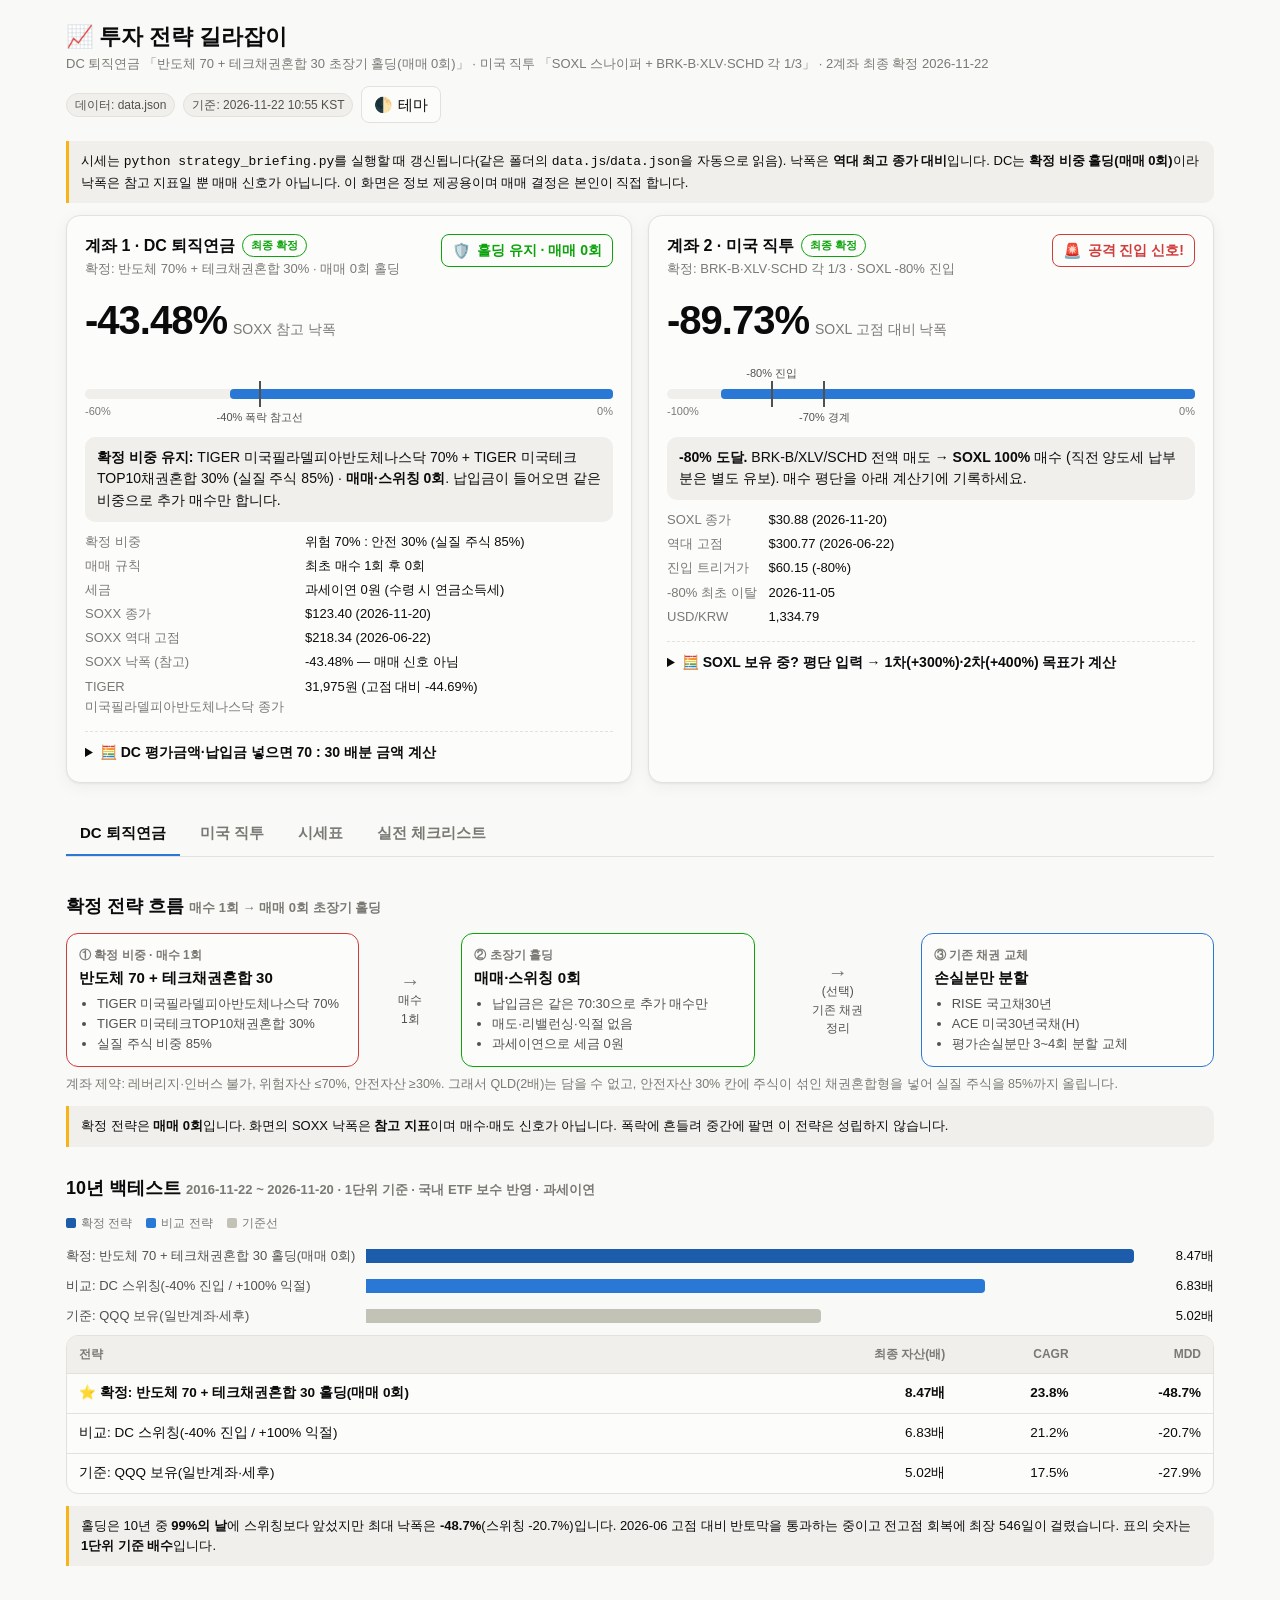
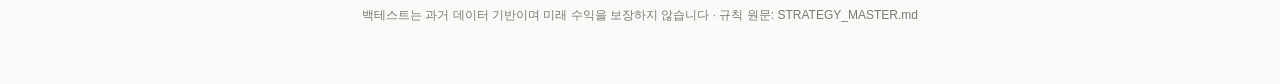
==== commit 1eb4a614: "feat(strategy): 미국 직투 최종 확정(SOXL 스나이퍼 + BRK-B·XLV·SCHD 각 1/3) — 10년 세후 비교표(70.3배 vs 58.0배 vs QLD 10." ====
--- a/strategy/index.html
+++ b/strategy/index.html
@@ -27,6 +27,7 @@
 h3{font-size:15px;margin:18px 0 8px;color:var(--ink-2)}
 .meta{color:var(--ink-3);font-size:13px}
 .badge{display:inline-block;padding:2px 8px;border-radius:999px;font-size:12px;background:var(--surface-2);color:var(--ink-2);border:1px solid var(--border)}
+.badge.ok{color:var(--good);border-color:var(--good);background:transparent;font-weight:700}
 button,.btn{font:inherit;cursor:pointer;border:1px solid var(--border);background:var(--surface);color:var(--ink);border-radius:8px;padding:6px 12px}
 button:hover{border-color:var(--series)}
 .grid2{display:grid;grid-template-columns:repeat(auto-fit,minmax(min(340px,100%),1fr));gap:16px}
@@ -119,7 +120,7 @@
   <header>
     <div>
       <h1>📈 투자 전략 길라잡이</h1>
-      <div class="meta">DC 퇴직연금 「반도체 70 + 테크채권혼합 30 초장기 홀딩(매매 0회)」 · 미국 직투 「SOXL -80% 스나이퍼」 · 규칙 확정 2026-11-22</div>
+      <div class="meta">DC 퇴직연금 「반도체 70 + 테크채권혼합 30 초장기 홀딩(매매 0회)」 · 미국 직투 「SOXL 스나이퍼 + BRK-B·XLV·SCHD 각 1/3」 · 2계좌 최종 확정 2026-11-22</div>
     </div>
     <div style="display:flex;gap:8px;align-items:center;flex-wrap:wrap">
       <span class="badge" id="srcBadge">데이터: —</span>
@@ -134,7 +135,7 @@
   <div class="grid2">
     <section class="card" id="cardDC">
       <div class="card-h">
-        <div><div class="card-title">계좌 1 · DC 퇴직연금</div><div class="sub">확정: 반도체 70% + 테크채권혼합 30% · 매매 0회 홀딩</div></div>
+        <div><div class="card-title">계좌 1 · DC 퇴직연금 <span class="badge ok" style="font-size:11px;vertical-align:2px;margin-left:2px">최종 확정</span></div><div class="sub">확정: 반도체 70% + 테크채권혼합 30% · 매매 0회 홀딩</div></div>
         <span class="status" id="dcStatus">—</span>
       </div>
       <div class="hero" id="dcDD">—<small>SOXX 참고 낙폭</small></div>
@@ -154,7 +155,7 @@
 
     <section class="card" id="cardUS">
       <div class="card-h">
-        <div><div class="card-title">계좌 2 · 미국 직투</div><div class="sub">기준: SOXL 고점 대비 낙폭 · 진입 -80%</div></div>
+        <div><div class="card-title">계좌 2 · 미국 직투 <span class="badge ok" style="font-size:11px;vertical-align:2px;margin-left:2px">최종 확정</span></div><div class="sub">확정: BRK-B·XLV·SCHD 각 1/3 · SOXL -80% 진입</div></div>
         <span class="status" id="usStatus">—</span>
       </div>
       <div class="hero" id="usDD">—<small>SOXL 낙폭</small></div>
@@ -224,6 +225,12 @@
     </div>
     <div class="note">ISA는 해외 ETF 직접 매수가 불가하므로 일반 해외주식 계좌에서 운용합니다. 배당세 15.4%, 해외주식 양도세 22%(연 250만원 기본공제, 다음 해 5월 신고).</div>
 
+    <h2>10년 세후 비교 <span class="badge ok">최종 확정</span> <span class="sub">2016-11-22 ~ 2026-11-20 · 1단위 기준 · 배당 15.4% · 양도세 22% 반영</span></h2>
+    <div class="legend"><span><i style="background:var(--series-strong)"></i>확정 전략</span><span><i style="background:var(--series)"></i>비교 전략</span><span><i style="background:var(--muted-bar)"></i>기준선</span></div>
+    <div class="bars" id="us10Bars"></div>
+    <div class="tbl-wrap"><table id="us10Table"></table></div>
+    <div class="warnbox">최종 확정은 <b>SOXL 스나이퍼 + BRK-B·XLV·SCHD(각 1/3)</b>입니다. 원조 방패(O·MOAT·SCHD)보다 10년 세후 <b>70.3배 vs 58.0배</b>로 앞섰고, QLD·QQQ 10년 장투보다 훨씬 큽니다. 대신 <b>최대 낙폭 -65.5%</b>는 어느 방패를 골라도 SOXL 공격 구간이 만듭니다(현재 -53% 구간 통과 중). 원칙은 <b>신용·대출 0원, 현물(여유현금)만 투입</b>입니다.</div>
+
     <h2>방패 6종 비교 <span class="sub">2021-01-04 ~ 2026-11-20 · 1단위 기준 · 세후(청산 기준)</span></h2>
     <div class="legend"><span><i style="background:var(--series-strong)"></i>채택 방패</span><span><i style="background:var(--series)"></i>비교 방패</span><span><i style="background:var(--muted-bar)"></i>기준선</span></div>
     <div class="bars" id="usBars"></div>
@@ -288,8 +295,15 @@
   {name:"달러 파킹: SGOV", v:11.97, cagr:52.6, mdd:null, kind:"var"},
   {name:"QQQ 단순 보유 (세후)", v:2.17, cagr:14.2, mdd:-30.4, kind:"ref"}
 ];
+/* 10년 세후 비교 — 직투 최종 확정 (2016-11-22 ~ 2026-11-20 · 1단위 기준 · 배당 15.4% · 양도세 22%) */
+const BT_US10 = [
+  {name:"확정: SOXL 스나이퍼 + BRK-B·XLV·SCHD(각 1/3)", v:70.3, gain:"+6,936%", cagr:53.1, mdd:-65.5, rec:295, kind:"best"},
+  {name:"비교: SOXL 스나이퍼 + O·MOAT·SCHD(각 1/3)", v:58.0, gain:"+5,702%", cagr:50.1, mdd:-65.5, rec:295, kind:"var"},
+  {name:"기준: QLD 10년 장투(2배·매매 0회)", v:10.7, gain:"+976%", cagr:26.8, mdd:-61.0, rec:796, kind:"ref"},
+  {name:"기준: QQQ 10년 장투(매매 0회)", v:5.1, gain:"+404%", cagr:17.6, mdd:-30.4, rec:549, kind:"ref"}
+];
 const CHECK = {
-  dc:[
+  dcHold:[
     {g:"확정 비중 · 매수 1회", items:["위험자산 70% TIGER 미국필라델피아반도체나스닥 + 안전자산 30% TIGER 미국테크TOP10채권혼합으로 매수 (매수는 1회)","실질 주식 비중 85% 확인 (테크채권혼합 내부: 빅테크 50% + 국고채 50%, 자체 리밸런싱)","이후 납입금은 같은 70:30 비중으로 추가 매수만"]},
     {g:"기존 채권 정리 (선택)", items:["RISE 국고채30년 · ACE 미국30년국채(H) 평가손실분 확인","손실분만 3~4회 분할 교체 (하루에 몰아 손실 확정하지 않음)","이익 구간 잔량은 세금·수수료 보고 따로 판단"]},
     {g:"홀딩 · 점검 (매매 0회)", items:["월 1회 70:30 비중 확인 — 리밸런싱은 하지 않고 기록만","낙폭 지표는 참고용: -40%·-50%가 와도 매도·스위칭하지 않음","과세이연 확인: 계좌 내 매매에 배당세·양도세 0원 (수령 시 연금소득세는 발생)","분기 1회 수익률 기록 — 판단 근거는 이 화면과 플레이북 §2-6"]}
@@ -439,6 +453,11 @@
   $("usTable").innerHTML = `<tr><th>순위</th><th>방패 구성</th><th class="num">세후 최종(배)</th><th class="num">세후 CAGR</th><th class="num">방패 MDD</th></tr>`+
     BT_US.map((r,i)=>`<tr class="${r.kind==="best"?"hl":""}"><td>${r.kind==="ref"?"기준":(i+1)+"위"}</td><td>${r.kind==="best"?"⭐ ":""}${esc(r.name)}</td><td class="num">${fmt(r.v,2)}배</td><td class="num">${fmt(r.cagr,1)}%</td><td class="num">${r.mdd===null?"—":fmt(r.mdd,1)+"%"}</td></tr>`).join("");
 }
+function renderUS10(){
+  bars($("us10Bars"), BT_US10, "배", r=>`<b>${esc(r.name)}</b><br>세후 ${fmt(r.v,1)}배 (${r.gain}) · CAGR ${fmt(r.cagr,1)}%<br>MDD ${fmt(r.mdd,1)}% · 최장 회복 ${r.rec}일`);
+  $("us10Table").innerHTML = `<tr><th>구분</th><th>전략</th><th class="num">세후 최종(배)</th><th class="num">누적 수익률</th><th class="num">세후 CAGR</th><th class="num">MDD</th><th class="num">최장 회복</th></tr>`+
+    BT_US10.map(r=>`<tr class="${r.kind==="best"?"hl":""}"><td>${r.kind==="best"?"⭐ 확정":r.kind==="ref"?"기준":"비교"}</td><td>${esc(r.name)}</td><td class="num"><b>${fmt(r.v,1)}배</b></td><td class="num">${r.gain}</td><td class="num">${fmt(r.cagr,1)}%</td><td class="num">${fmt(r.mdd,1)}%</td><td class="num">${r.rec}일</td></tr>`).join("");
+}
 function renderPX(){
   if (!DATA){ $("pxTable").innerHTML="<tr><td>데이터 없음</td></tr>"; return; }
   let h=`<tr><th>상품명</th><th>티커</th><th>역할</th><th class="num">종가</th><th class="num">1일</th><th class="num">52주 고가</th><th class="num">역대 고가</th><th class="num">DD 역대</th><th class="num">DD 52주</th><th>기준일</th></tr>`;
@@ -460,7 +479,7 @@
     return `<div class="ck-group"><h3><span>${esc(grp.g)}</span><span class="sub">${done}/${grp.items.length}</span></h3>`+
       grp.items.map((it,ii)=>{const id=`${key}-${gi}-${ii}`;const c=!!state[id];return `<label class="ck ${c?"done":""}"><input type="checkbox" data-id="${id}" ${c?"checked":""}><span>${esc(it)}</span></label>`;}).join("")+`</div>`;
   }).join("");
-  $("ckDC").innerHTML = build("dc","계좌 1 · DC 퇴직연금");
+  $("ckDC").innerHTML = build("dcHold","계좌 1 · DC 퇴직연금");
   $("ckUS").innerHTML = build("us","계좌 2 · 미국 직투");
   document.querySelectorAll("#p-ck input[type=checkbox]").forEach(cb=>cb.onchange=()=>{const s=LS.get("checks",{});s[cb.dataset.id]=cb.checked;LS.set("checks",s);renderCK();});
 }
@@ -496,7 +515,7 @@
   fillCurrentPlaceholders(); renderDC(); renderUS(); renderPX();
 }
 
-bindInputs(); renderBT(); renderCK(); renderAll();
+bindInputs(); renderBT(); renderUS10(); renderCK(); renderAll();
 
 /* http(s)로 열린 경우 data.json이 더 최신이면 교체 (file:// 에서는 data.js 사용) */
 if (location.protocol.startsWith("http")){
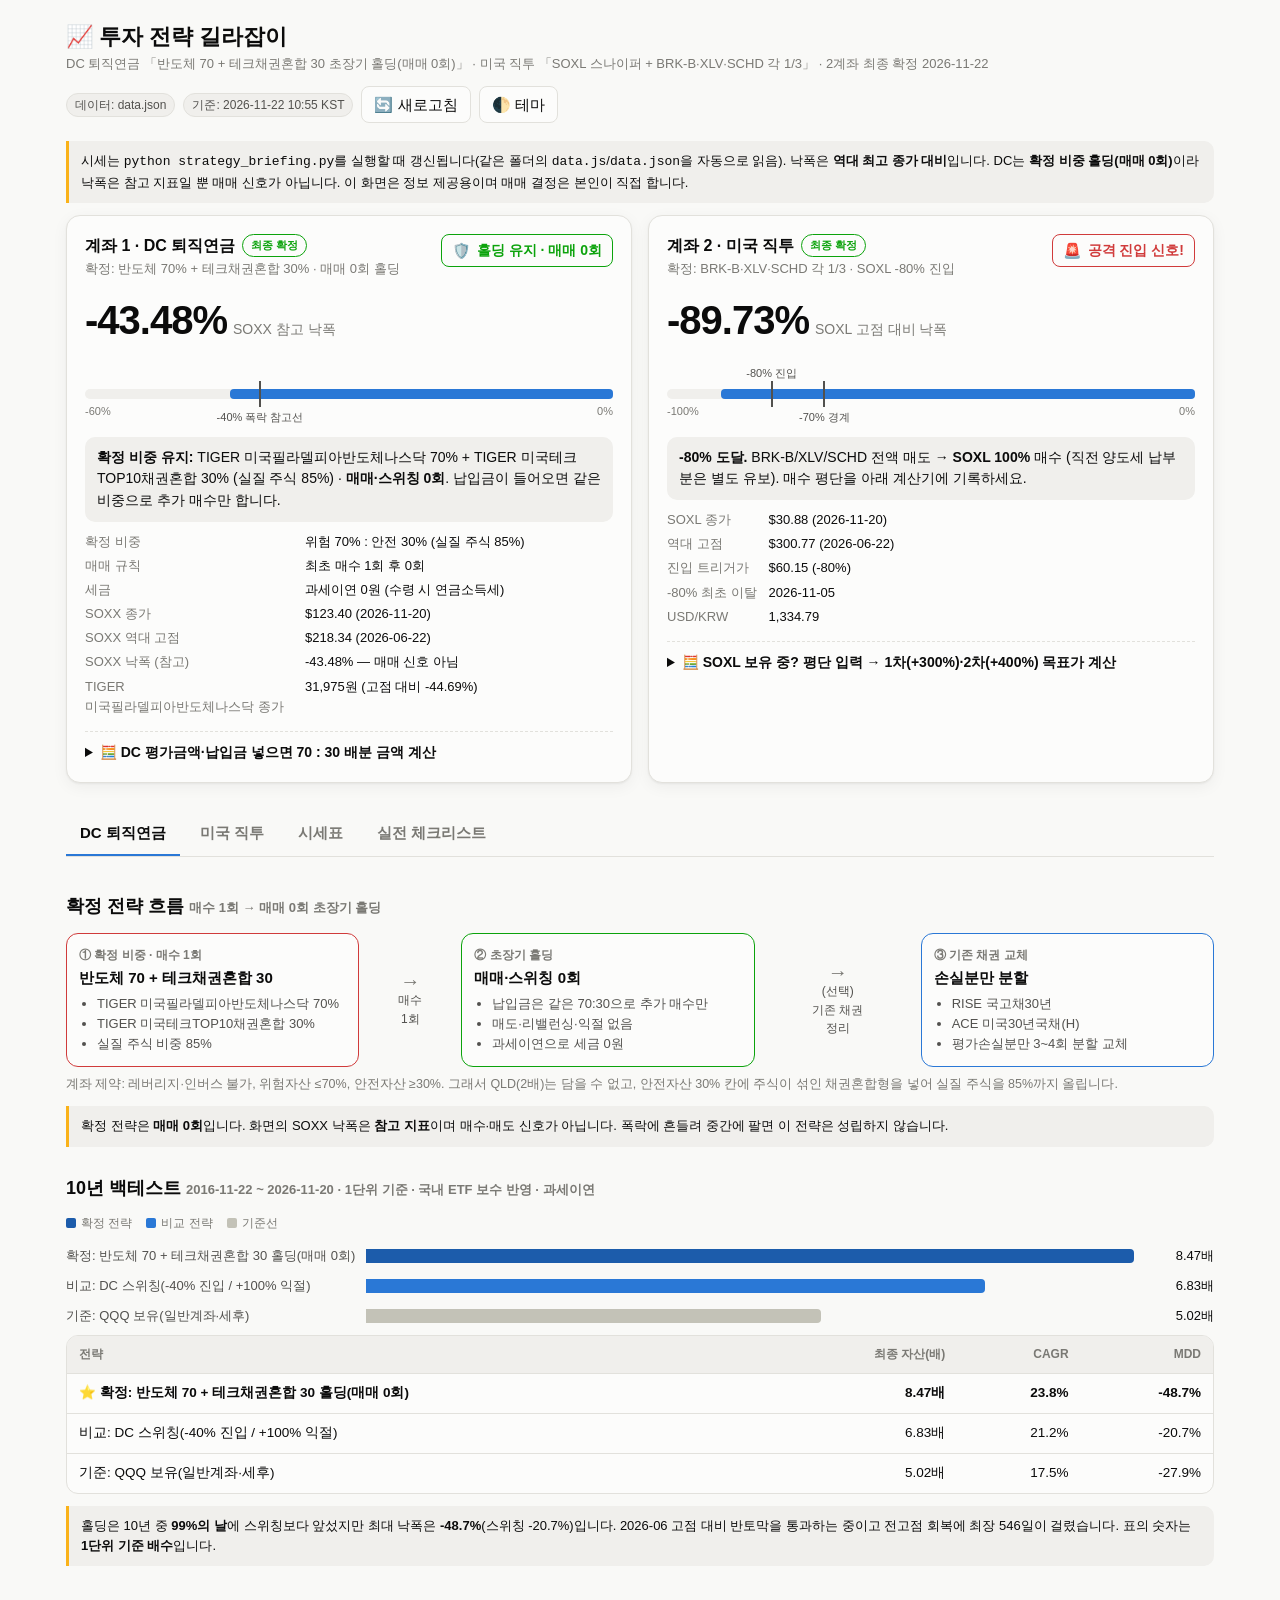
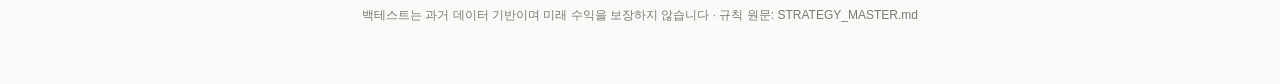
==== commit f7c3a831: "feat(strategy): 헤더에 캐시 우회 새로고침 버튼 추가" ====
--- a/strategy/index.html
+++ b/strategy/index.html
@@ -125,6 +125,7 @@
     <div style="display:flex;gap:8px;align-items:center;flex-wrap:wrap">
       <span class="badge" id="srcBadge">데이터: —</span>
       <span class="badge" id="asof">기준: —</span>
+      <button id="refreshBtn" aria-label="새로고침">🔄 새로고침</button>
       <button id="themeBtn" aria-label="테마 전환">🌓 테마</button>
     </div>
   </header>
@@ -519,10 +520,19 @@
 
 /* http(s)로 열린 경우 data.json이 더 최신이면 교체 (file:// 에서는 data.js 사용) */
 if (location.protocol.startsWith("http")){
-  fetch("data.json",{cache:"no-store"}).then(r=>r.ok?r.json():null).then(j=>{
+  fetch("data.json?t=" + Date.now(),{cache:"no-store"}).then(r=>r.ok?r.json():null).then(j=>{
     if (j && (!DATA || j.generated_at >= (DATA.generated_at||""))){ DATA=j; SRC="data.json"; renderAll(); }
   }).catch(()=>{});
 }
+
+/* 새로고침 — 모바일 브라우저 캐시까지 확실히 우회 */
+$("refreshBtn").onclick = ()=>{
+  if (/^https?:$/.test(location.protocol)){
+    const u = new URL(location.href); u.searchParams.set("v", Date.now()); location.replace(u.toString());
+  } else {
+    location.reload();
+  }
+};
 </script>
 </body>
 </html>
